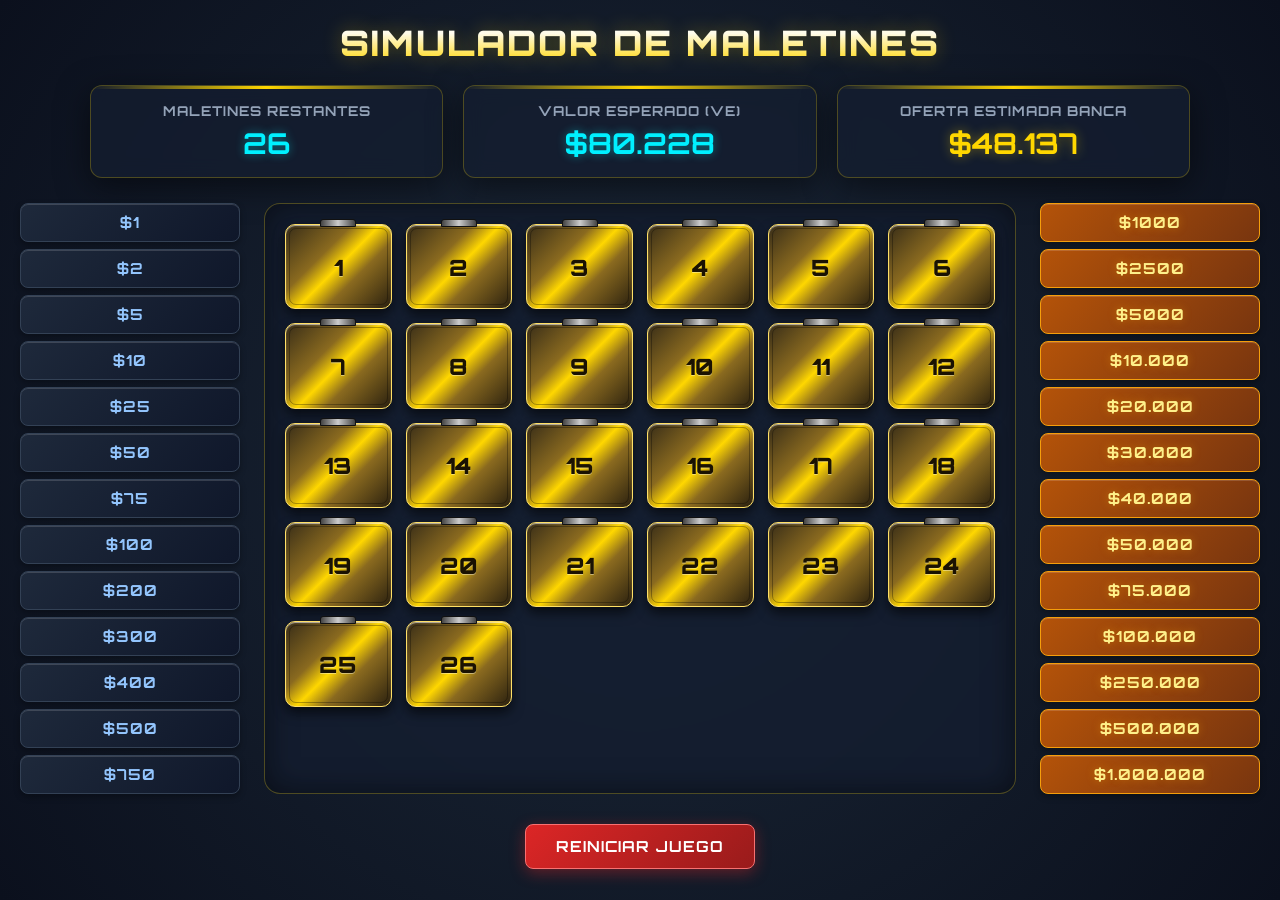
==== index.html @ 68d4e76f "111" ====
<!DOCTYPE html>
<html lang="es">
<head>
  <meta charset="UTF-8">
  <meta name="viewport" content="width=device-width, initial-scale=1.0">
  <title>Simulador de Maletines - Valor Esperado</title>
  <link rel="preconnect" href="https://fonts.googleapis.com">
  <link rel="preconnect" href="https://fonts.gstatic.com" crossorigin>
  <link href="https://fonts.googleapis.com/css2?family=Orbitron:wght@500;700;900&family=Rajdhani:wght@500;600;700&display=swap" rel="stylesheet">
  <link rel="stylesheet" href="styles.css">
</head>
<body>

  <h1>Simulador de Maletines</h1>

  <div class="dashboard">
    <div class="metric-card">
      <h3>Maletines Restantes</h3>
      <div class="value" id="remaining-count">26</div>
    </div>
    <div class="metric-card">
      <h3>Valor Esperado (VE)</h3>
      <div class="value" id="ve-val">$0</div>
    </div>
    <div class="metric-card">
      <h3>Oferta Estimada Banca</h3>
      <div class="value offer" id="bank-offer">$0</div>
    </div>
  </div>

  <div class="main-container">
    <div class="values-column" id="low-values-list"></div>
    <div class="cases-grid" id="cases-grid"></div>
    <div class="values-column" id="high-values-list"></div>
  </div>

  <div class="controls">
    <button class="reset-btn" id="reset-btn">Reiniciar Juego</button>
  </div>

  <script src="script.js"></script>
</body>
</html>
---- styles.css ----
:root {
  --bg-gradient: radial-gradient(circle at center, #1b2838 0%, #0b101d 100%);
  --card-bg: rgba(20, 30, 48, 0.75);
  --card-border: rgba(255, 215, 0, 0.25);
  --gold: #ffd700;
  --gold-glow: rgba(255, 215, 0, 0.4);
  --cyan: #00f0ff;
  --cyan-glow: rgba(0, 240, 255, 0.4);
  --green: #10b981;
  --red-val: #ef4444;
  --text-main: #f8fafc;
}

* {
  box-sizing: border-box;
  margin: 0;
  padding: 0;
}

body {
  font-family: 'Rajdhani', sans-serif;
  background: var(--bg-gradient);
  color: var(--text-main);
  min-height: 100vh;
  padding: 20px;
  display: flex;
  flex-direction: column;
  align-items: center;
  background-attachment: fixed;
}

h1 {
  font-family: 'Orbitron', sans-serif;
  font-size: 2.2rem;
  font-weight: 900;
  text-transform: uppercase;
  letter-spacing: 2px;
  background: linear-gradient(180deg, #ffffff 30%, #ffd700 100%);
  -webkit-background-clip: text;
  -webkit-text-fill-color: transparent;
  text-shadow: 0 0 20px rgba(255, 215, 0, 0.3);
  margin-bottom: 20px;
  text-align: center;
}

.dashboard {
  display: grid;
  grid-template-columns: repeat(3, 1fr);
  gap: 20px;
  width: 100%;
  max-width: 1100px;
  margin-bottom: 25px;
}

.metric-card {
  background: var(--card-bg);
  border: 1px solid var(--card-border);
  border-radius: 12px;
  padding: 16px 20px;
  text-align: center;
  backdrop-filter: blur(10px);
  box-shadow: 0 8px 32px 0 rgba(0, 0, 0, 0.5);
  position: relative;
  overflow: hidden;
  transition: border-color 0.3s, transform 0.3s;
}

.metric-card::before {
  content: '';
  position: absolute;
  top: 0; left: 0; right: 0;
  height: 3px;
  background: linear-gradient(90deg, transparent, var(--gold), transparent);
}

.metric-card h3 {
  font-family: 'Orbitron', sans-serif;
  font-size: 0.85rem;
  color: #94a3b8;
  letter-spacing: 1px;
  margin-bottom: 6px;
  text-transform: uppercase;
}

.metric-card .value {
  font-family: 'Orbitron', sans-serif;
  font-size: 1.8rem;
  font-weight: 700;
  color: var(--cyan);
  text-shadow: 0 0 10px var(--cyan-glow);
}

.metric-card .value.offer {
  color: var(--gold);
  text-shadow: 0 0 12px var(--gold-glow);
}

.main-container {
  display: grid;
  grid-template-columns: 220px 1fr 220px;
  gap: 24px;
  width: 100%;
  max-width: 1300px;
}

.values-column {
  display: flex;
  flex-direction: column;
  gap: 7px;
}

.value-badge {
  font-family: 'Orbitron', sans-serif;
  padding: 9px 12px;
  border-radius: 8px;
  font-weight: 700;
  font-size: 0.95rem;
  text-align: center;
  letter-spacing: 1px;
  transition: all 0.4s ease;
  position: relative;
  overflow: hidden;
  box-shadow: inset 0 1px 0 rgba(255, 255, 255, 0.15), 0 3px 6px rgba(0,0,0,0.3);
}

.value-badge.low {
  background: linear-gradient(135deg, #1e293b 0%, #0f172a 100%);
  border: 1px solid #334155;
  color: #93c5fd;
}

.value-badge.high {
  background: linear-gradient(135deg, #b45309 0%, #78350f 100%);
  border: 1px solid #f59e0b;
  color: #fef08a;
  text-shadow: 0 0 8px rgba(245, 158, 11, 0.4);
}

.value-badge.eliminated {
  background: rgba(15, 23, 42, 0.4) !important;
  border-color: rgba(255, 255, 255, 0.05) !important;
  color: #334155 !important;
  text-shadow: none !important;
  opacity: 0.4;
  transform: scale(0.96);
}

.value-badge.eliminated::after {
  content: '';
  position: absolute;
  top: 50%; left: 10%; right: 10%;
  height: 2px;
  background: var(--red-val);
  transform: translateY(-50%);
  box-shadow: 0 0 6px var(--red-val);
}

.cases-grid {
  display: grid;
  grid-template-columns: repeat(auto-fill, minmax(105px, 1fr));
  gap: 14px;
  align-content: start;
  background: var(--card-bg);
  border: 1px solid var(--card-border);
  border-radius: 16px;
  padding: 20px;
  backdrop-filter: blur(10px);
  box-shadow: inset 0 0 30px rgba(0, 0, 0, 0.5);
}

.case {
  position: relative;
  aspect-ratio: 1.25;
  background: linear-gradient(135deg, #382d18 0%, #8a6a1f 35%, #ffd700 50%, #8a6a1f 65%, #2a200f 100%);
  border-radius: 10px;
  display: flex;
  flex-direction: column;
  align-items: center;
  justify-content: center;
  cursor: pointer;
  user-select: none;
  box-shadow: 0 6px 12px rgba(0, 0, 0, 0.6), inset 0 1px 1px rgba(255, 255, 255, 0.6);
  border: 1px solid #ffe066;
  transition: all 0.25s cubic-bezier(0.175, 0.885, 0.32, 1.275);
}

.case::before {
  content: '';
  position: absolute;
  top: 3px; left: 3px; right: 3px; bottom: 3px;
  border: 1px solid rgba(0, 0, 0, 0.3);
  border-radius: 7px;
  pointer-events: none;
}

.case:hover:not(.opened) {
  transform: translateY(-5px) scale(1.03);
  box-shadow: 0 12px 20px rgba(0, 0, 0, 0.7), 0 0 15px var(--gold-glow);
}

.case .handle {
  position: absolute;
  top: -6px;
  width: 36px;
  height: 8px;
  background: linear-gradient(90deg, #444, #ccc, #444);
  border-radius: 3px 3px 0 0;
  border: 1px solid #111;
}

.case .num {
  font-family: 'Orbitron', sans-serif;
  font-size: 1.4rem;
  font-weight: 900;
  color: #1a1202;
  text-shadow: 0 1px 0 rgba(255, 255, 255, 0.4);
  z-index: 2;
}

.case .val-hidden {
  display: none;
}

.case.opened {
  background: linear-gradient(135deg, #0d131f 0%, #172033 100%);
  border-color: #1e293b;
  box-shadow: inset 0 3px 10px rgba(0, 0, 0, 0.8);
  cursor: default;
  transform: none;
}

.case.opened .handle {
  background: #222;
  border-color: #000;
}

.case.opened .num {
  font-size: 0.85rem;
  color: #475569;
  margin-bottom: 2px;
  text-shadow: none;
}

.case.opened .val-hidden {
  display: block;
  font-family: 'Orbitron', sans-serif;
  font-size: 0.85rem;
  font-weight: 700;
  color: var(--red-val);
  text-shadow: 0 0 8px rgba(239, 68, 68, 0.4);
  animation: popIn 0.3s ease-out;
}

@keyframes popIn {
  0% { transform: scale(0.5); opacity: 0; }
  100% { transform: scale(1); opacity: 1; }
}

.controls {
  margin-top: 30px;
  display: flex;
  gap: 15px;
}

.reset-btn {
  font-family: 'Orbitron', sans-serif;
  padding: 12px 30px;
  font-size: 0.95rem;
  font-weight: 700;
  letter-spacing: 1px;
  text-transform: uppercase;
  background: linear-gradient(135deg, #dc2626 0%, #991b1b 100%);
  color: white;
  border: 1px solid #f87171;
  border-radius: 8px;
  cursor: pointer;
  box-shadow: 0 4px 15px rgba(220, 38, 38, 0.4);
  transition: all 0.2s ease;
}

.reset-btn:hover {
  transform: translateY(-2px);
  box-shadow: 0 6px 20px rgba(220, 38, 38, 0.6);
  background: linear-gradient(135deg, #ef4444 0%, #b91c1c 100%);
}

@media (max-width: 900px) {
  .main-container {
    grid-template-columns: 1fr;
  }
  .dashboard {
    grid-template-columns: 1fr;
  }
  .values-column {
    display: grid;
    grid-template-columns: repeat(auto-fill, minmax(110px, 1fr));
  }
}
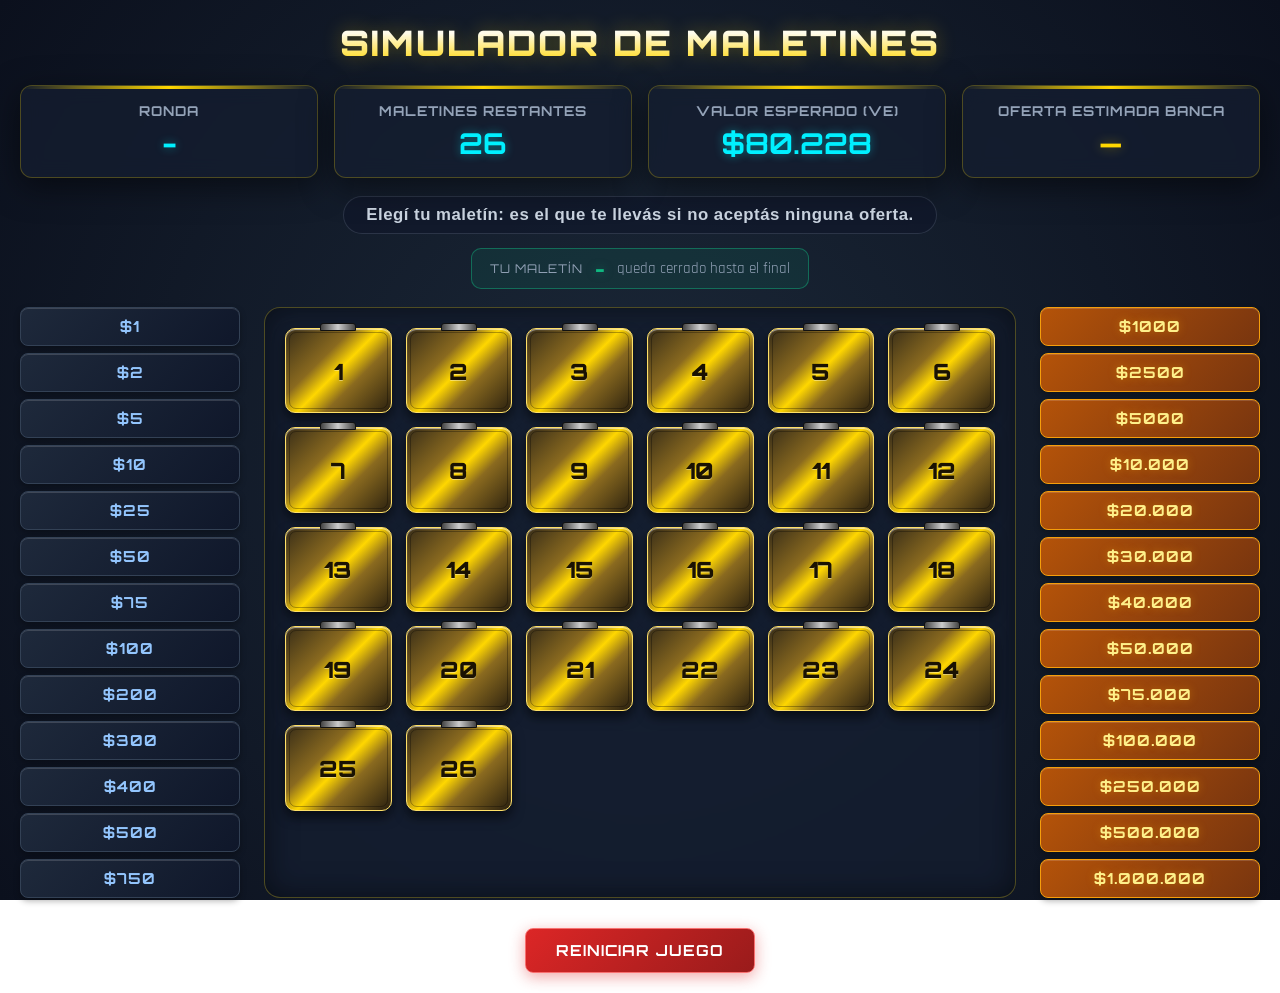
==== commit 5a5a9f47: "124578" ====
--- a/index.html
+++ b/index.html
@@ -15,8 +15,12 @@
 
   <div class="dashboard">
     <div class="metric-card">
+      <h3>Ronda</h3>
+      <div class="value" id="round-label">-</div>
+    </div>
+    <div class="metric-card">
       <h3>Maletines Restantes</h3>
-      <div class="value" id="remaining-count">26</div>
+      <div class="value" id="remaining-count">0</div>
     </div>
     <div class="metric-card">
       <h3>Valor Esperado (VE)</h3>
@@ -28,10 +32,56 @@
     </div>
   </div>
 
+  <div class="status-bar" id="status-bar">Elegí tu maletín</div>
+
+  <div class="player-case-bar" id="player-case-bar" hidden>
+    <span class="label">Tu maletín</span>
+    <span class="num" id="player-case-num">-</span>
+    <span class="hint" id="player-case-hint">queda cerrado hasta el final</span>
+  </div>
+
   <div class="main-container">
     <div class="values-column" id="low-values-list"></div>
     <div class="cases-grid" id="cases-grid"></div>
     <div class="values-column" id="high-values-list"></div>
+  </div>
+
+  <!-- Panel de oferta de la banca -->
+  <div class="overlay" id="offer-overlay" hidden>
+    <div class="panel">
+      <h2>La banca te ofrece</h2>
+      <div class="big-amount" id="offer-amount">$0</div>
+      <p class="panel-sub" id="offer-sub"></p>
+      <div class="panel-actions">
+        <button class="btn btn-deal" id="deal-btn">Trato</button>
+        <button class="btn btn-nodeal" id="nodeal-btn">No Trato</button>
+      </div>
+    </div>
+  </div>
+
+  <!-- Panel de cambio final -->
+  <div class="overlay" id="swap-overlay" hidden>
+    <div class="panel">
+      <h2>Última decisión</h2>
+      <p class="panel-sub" id="swap-sub"></p>
+      <div class="panel-actions">
+        <button class="btn btn-keep" id="keep-btn">Me quedo con el mío</button>
+        <button class="btn btn-swap" id="swap-btn">Cambiar maletín</button>
+      </div>
+    </div>
+  </div>
+
+  <!-- Resultado final -->
+  <div class="overlay" id="result-overlay" hidden>
+    <div class="panel wide">
+      <h2 id="result-title">Fin de la partida</h2>
+      <div class="big-amount" id="result-amount">$0</div>
+      <p class="panel-sub" id="result-sub"></p>
+      <div class="result-history" id="result-history"></div>
+      <div class="panel-actions">
+        <button class="btn btn-deal" id="play-again-btn">Jugar de nuevo</button>
+      </div>
+    </div>
   </div>
 
   <div class="controls">
@@ -40,4 +90,4 @@
 
   <script src="script.js"></script>
 </body>
-</html>+</html>
--- a/styles.css
+++ b/styles.css
@@ -1,298 +1,545 @@
-:root {
-  --bg-gradient: radial-gradient(circle at center, #1b2838 0%, #0b101d 100%);
-  --card-bg: rgba(20, 30, 48, 0.75);
-  --card-border: rgba(255, 215, 0, 0.25);
-  --gold: #ffd700;
-  --gold-glow: rgba(255, 215, 0, 0.4);
-  --cyan: #00f0ff;
-  --cyan-glow: rgba(0, 240, 255, 0.4);
-  --green: #10b981;
-  --red-val: #ef4444;
-  --text-main: #f8fafc;
-}
-
-* {
-  box-sizing: border-box;
-  margin: 0;
-  padding: 0;
-}
-
-body {
-  font-family: 'Rajdhani', sans-serif;
-  background: var(--bg-gradient);
-  color: var(--text-main);
-  min-height: 100vh;
-  padding: 20px;
-  display: flex;
-  flex-direction: column;
-  align-items: center;
-  background-attachment: fixed;
-}
-
-h1 {
-  font-family: 'Orbitron', sans-serif;
-  font-size: 2.2rem;
-  font-weight: 900;
-  text-transform: uppercase;
-  letter-spacing: 2px;
-  background: linear-gradient(180deg, #ffffff 30%, #ffd700 100%);
-  -webkit-background-clip: text;
-  -webkit-text-fill-color: transparent;
-  text-shadow: 0 0 20px rgba(255, 215, 0, 0.3);
-  margin-bottom: 20px;
-  text-align: center;
-}
-
-.dashboard {
-  display: grid;
-  grid-template-columns: repeat(3, 1fr);
-  gap: 20px;
-  width: 100%;
-  max-width: 1100px;
-  margin-bottom: 25px;
-}
-
-.metric-card {
-  background: var(--card-bg);
-  border: 1px solid var(--card-border);
-  border-radius: 12px;
-  padding: 16px 20px;
-  text-align: center;
-  backdrop-filter: blur(10px);
-  box-shadow: 0 8px 32px 0 rgba(0, 0, 0, 0.5);
-  position: relative;
-  overflow: hidden;
-  transition: border-color 0.3s, transform 0.3s;
-}
-
-.metric-card::before {
-  content: '';
-  position: absolute;
-  top: 0; left: 0; right: 0;
-  height: 3px;
-  background: linear-gradient(90deg, transparent, var(--gold), transparent);
-}
-
-.metric-card h3 {
-  font-family: 'Orbitron', sans-serif;
-  font-size: 0.85rem;
-  color: #94a3b8;
-  letter-spacing: 1px;
-  margin-bottom: 6px;
-  text-transform: uppercase;
-}
-
-.metric-card .value {
-  font-family: 'Orbitron', sans-serif;
-  font-size: 1.8rem;
-  font-weight: 700;
-  color: var(--cyan);
-  text-shadow: 0 0 10px var(--cyan-glow);
-}
-
-.metric-card .value.offer {
-  color: var(--gold);
-  text-shadow: 0 0 12px var(--gold-glow);
-}
-
-.main-container {
-  display: grid;
-  grid-template-columns: 220px 1fr 220px;
-  gap: 24px;
-  width: 100%;
-  max-width: 1300px;
-}
-
-.values-column {
-  display: flex;
-  flex-direction: column;
-  gap: 7px;
-}
-
-.value-badge {
-  font-family: 'Orbitron', sans-serif;
-  padding: 9px 12px;
-  border-radius: 8px;
-  font-weight: 700;
-  font-size: 0.95rem;
-  text-align: center;
-  letter-spacing: 1px;
-  transition: all 0.4s ease;
-  position: relative;
-  overflow: hidden;
-  box-shadow: inset 0 1px 0 rgba(255, 255, 255, 0.15), 0 3px 6px rgba(0,0,0,0.3);
-}
-
-.value-badge.low {
-  background: linear-gradient(135deg, #1e293b 0%, #0f172a 100%);
-  border: 1px solid #334155;
-  color: #93c5fd;
-}
-
-.value-badge.high {
-  background: linear-gradient(135deg, #b45309 0%, #78350f 100%);
-  border: 1px solid #f59e0b;
-  color: #fef08a;
-  text-shadow: 0 0 8px rgba(245, 158, 11, 0.4);
-}
-
-.value-badge.eliminated {
-  background: rgba(15, 23, 42, 0.4) !important;
-  border-color: rgba(255, 255, 255, 0.05) !important;
-  color: #334155 !important;
-  text-shadow: none !important;
-  opacity: 0.4;
-  transform: scale(0.96);
-}
-
-.value-badge.eliminated::after {
-  content: '';
-  position: absolute;
-  top: 50%; left: 10%; right: 10%;
-  height: 2px;
-  background: var(--red-val);
-  transform: translateY(-50%);
-  box-shadow: 0 0 6px var(--red-val);
-}
-
-.cases-grid {
-  display: grid;
-  grid-template-columns: repeat(auto-fill, minmax(105px, 1fr));
-  gap: 14px;
-  align-content: start;
-  background: var(--card-bg);
-  border: 1px solid var(--card-border);
-  border-radius: 16px;
-  padding: 20px;
-  backdrop-filter: blur(10px);
-  box-shadow: inset 0 0 30px rgba(0, 0, 0, 0.5);
-}
-
-.case {
-  position: relative;
-  aspect-ratio: 1.25;
-  background: linear-gradient(135deg, #382d18 0%, #8a6a1f 35%, #ffd700 50%, #8a6a1f 65%, #2a200f 100%);
-  border-radius: 10px;
-  display: flex;
-  flex-direction: column;
-  align-items: center;
-  justify-content: center;
-  cursor: pointer;
-  user-select: none;
-  box-shadow: 0 6px 12px rgba(0, 0, 0, 0.6), inset 0 1px 1px rgba(255, 255, 255, 0.6);
-  border: 1px solid #ffe066;
-  transition: all 0.25s cubic-bezier(0.175, 0.885, 0.32, 1.275);
-}
-
-.case::before {
-  content: '';
-  position: absolute;
-  top: 3px; left: 3px; right: 3px; bottom: 3px;
-  border: 1px solid rgba(0, 0, 0, 0.3);
-  border-radius: 7px;
-  pointer-events: none;
-}
-
-.case:hover:not(.opened) {
-  transform: translateY(-5px) scale(1.03);
-  box-shadow: 0 12px 20px rgba(0, 0, 0, 0.7), 0 0 15px var(--gold-glow);
-}
-
-.case .handle {
-  position: absolute;
-  top: -6px;
-  width: 36px;
-  height: 8px;
-  background: linear-gradient(90deg, #444, #ccc, #444);
-  border-radius: 3px 3px 0 0;
-  border: 1px solid #111;
-}
-
-.case .num {
-  font-family: 'Orbitron', sans-serif;
-  font-size: 1.4rem;
-  font-weight: 900;
-  color: #1a1202;
-  text-shadow: 0 1px 0 rgba(255, 255, 255, 0.4);
-  z-index: 2;
-}
-
-.case .val-hidden {
-  display: none;
-}
-
-.case.opened {
-  background: linear-gradient(135deg, #0d131f 0%, #172033 100%);
-  border-color: #1e293b;
-  box-shadow: inset 0 3px 10px rgba(0, 0, 0, 0.8);
-  cursor: default;
-  transform: none;
-}
-
-.case.opened .handle {
-  background: #222;
-  border-color: #000;
-}
-
-.case.opened .num {
-  font-size: 0.85rem;
-  color: #475569;
-  margin-bottom: 2px;
-  text-shadow: none;
-}
-
-.case.opened .val-hidden {
-  display: block;
-  font-family: 'Orbitron', sans-serif;
-  font-size: 0.85rem;
-  font-weight: 700;
-  color: var(--red-val);
-  text-shadow: 0 0 8px rgba(239, 68, 68, 0.4);
-  animation: popIn 0.3s ease-out;
-}
-
-@keyframes popIn {
-  0% { transform: scale(0.5); opacity: 0; }
-  100% { transform: scale(1); opacity: 1; }
-}
-
-.controls {
-  margin-top: 30px;
-  display: flex;
-  gap: 15px;
-}
-
-.reset-btn {
-  font-family: 'Orbitron', sans-serif;
-  padding: 12px 30px;
-  font-size: 0.95rem;
-  font-weight: 700;
-  letter-spacing: 1px;
-  text-transform: uppercase;
-  background: linear-gradient(135deg, #dc2626 0%, #991b1b 100%);
-  color: white;
-  border: 1px solid #f87171;
-  border-radius: 8px;
-  cursor: pointer;
-  box-shadow: 0 4px 15px rgba(220, 38, 38, 0.4);
-  transition: all 0.2s ease;
-}
-
-.reset-btn:hover {
-  transform: translateY(-2px);
-  box-shadow: 0 6px 20px rgba(220, 38, 38, 0.6);
-  background: linear-gradient(135deg, #ef4444 0%, #b91c1c 100%);
-}
-
-@media (max-width: 900px) {
-  .main-container {
-    grid-template-columns: 1fr;
-  }
-  .dashboard {
-    grid-template-columns: 1fr;
-  }
-  .values-column {
-    display: grid;
-    grid-template-columns: repeat(auto-fill, minmax(110px, 1fr));
-  }
-}+:root {
+  --bg-gradient: radial-gradient(circle at center, #1b2838 0%, #0b101d 100%);
+  --card-bg: rgba(20, 30, 48, 0.75);
+  --card-border: rgba(255, 215, 0, 0.25);
+  --gold: #ffd700;
+  --gold-glow: rgba(255, 215, 0, 0.4);
+  --cyan: #00f0ff;
+  --cyan-glow: rgba(0, 240, 255, 0.4);
+  --green: #10b981;
+  --red-val: #ef4444;
+  --text-main: #f8fafc;
+}
+
+* {
+  box-sizing: border-box;
+  margin: 0;
+  padding: 0;
+}
+
+body {
+  font-family: 'Rajdhani', sans-serif;
+  background: var(--bg-gradient);
+  color: var(--text-main);
+  min-height: 100vh;
+  padding: 20px;
+  display: flex;
+  flex-direction: column;
+  align-items: center;
+  background-attachment: fixed;
+}
+
+h1 {
+  font-family: 'Orbitron', sans-serif;
+  font-size: 2.2rem;
+  font-weight: 900;
+  text-transform: uppercase;
+  letter-spacing: 2px;
+  background: linear-gradient(180deg, #ffffff 30%, #ffd700 100%);
+  -webkit-background-clip: text;
+  background-clip: text;
+  -webkit-text-fill-color: transparent;
+  color: transparent;
+  text-shadow: 0 0 20px rgba(255, 215, 0, 0.3);
+  margin-bottom: 20px;
+  text-align: center;
+}
+
+.dashboard {
+  display: grid;
+  grid-template-columns: repeat(4, 1fr);
+  gap: 16px;
+  width: 100%;
+  max-width: 1300px;
+  margin-bottom: 18px;
+}
+
+.metric-card {
+  background: var(--card-bg);
+  border: 1px solid var(--card-border);
+  border-radius: 12px;
+  padding: 16px 20px;
+  text-align: center;
+  backdrop-filter: blur(10px);
+  box-shadow: 0 8px 32px 0 rgba(0, 0, 0, 0.5);
+  position: relative;
+  overflow: hidden;
+  transition: border-color 0.3s, transform 0.3s;
+}
+
+.metric-card::before {
+  content: '';
+  position: absolute;
+  top: 0; left: 0; right: 0;
+  height: 3px;
+  background: linear-gradient(90deg, transparent, var(--gold), transparent);
+}
+
+.metric-card h3 {
+  font-family: 'Orbitron', sans-serif;
+  font-size: 0.85rem;
+  color: #94a3b8;
+  letter-spacing: 1px;
+  margin-bottom: 6px;
+  text-transform: uppercase;
+}
+
+.metric-card .value {
+  font-family: 'Orbitron', sans-serif;
+  font-size: 1.8rem;
+  font-weight: 700;
+  color: var(--cyan);
+  text-shadow: 0 0 10px var(--cyan-glow);
+}
+
+.metric-card .value.offer {
+  color: var(--gold);
+  text-shadow: 0 0 12px var(--gold-glow);
+}
+
+/* ---------------------- Barra de estado y maletín propio ---------------- */
+
+.status-bar {
+  font-family: 'Rajdhani', sans-serif;
+  font-size: 1.05rem;
+  font-weight: 600;
+  letter-spacing: 0.5px;
+  color: #cbd5e1;
+  background: rgba(15, 23, 42, 0.6);
+  border: 1px solid rgba(148, 163, 184, 0.2);
+  border-radius: 999px;
+  padding: 8px 22px;
+  margin-bottom: 14px;
+  text-align: center;
+}
+
+.player-case-bar {
+  display: flex;
+  align-items: center;
+  gap: 12px;
+  background: rgba(16, 185, 129, 0.1);
+  border: 1px solid rgba(16, 185, 129, 0.45);
+  border-radius: 10px;
+  padding: 8px 18px;
+  margin-bottom: 18px;
+}
+
+.player-case-bar .label {
+  font-family: 'Orbitron', sans-serif;
+  font-size: 0.75rem;
+  letter-spacing: 1px;
+  text-transform: uppercase;
+  color: #94a3b8;
+}
+
+.player-case-bar .num {
+  font-family: 'Orbitron', sans-serif;
+  font-size: 1.15rem;
+  font-weight: 900;
+  color: var(--green);
+  text-shadow: 0 0 10px rgba(16, 185, 129, 0.5);
+}
+
+.player-case-bar .hint {
+  font-size: 0.95rem;
+  color: #94a3b8;
+}
+
+.main-container {
+  display: grid;
+  grid-template-columns: 220px 1fr 220px;
+  gap: 24px;
+  width: 100%;
+  max-width: 1300px;
+}
+
+.values-column {
+  display: flex;
+  flex-direction: column;
+  gap: 7px;
+}
+
+.value-badge {
+  font-family: 'Orbitron', sans-serif;
+  padding: 9px 12px;
+  border-radius: 8px;
+  font-weight: 700;
+  font-size: 0.95rem;
+  text-align: center;
+  letter-spacing: 1px;
+  transition: all 0.5s ease-out;
+  position: relative;
+  overflow: hidden;
+  box-shadow: inset 0 1px 0 rgba(255, 255, 255, 0.15), 0 3px 6px rgba(0,0,0,0.3);
+}
+
+.value-badge.low {
+  background: linear-gradient(135deg, #1e293b 0%, #0f172a 100%);
+  border: 1px solid #334155;
+  color: #93c5fd;
+}
+
+.value-badge.high {
+  background: linear-gradient(135deg, #b45309 0%, #78350f 100%);
+  border: 1px solid #f59e0b;
+  color: #fef08a;
+  text-shadow: 0 0 8px rgba(245, 158, 11, 0.4);
+}
+
+.value-badge.eliminated {
+  background: rgba(15, 23, 42, 0.4) !important;
+  border-color: rgba(255, 255, 255, 0.05) !important;
+  color: #334155 !important;
+  text-shadow: none !important;
+  opacity: 0.4;
+  transform: scale(0.96);
+}
+
+.value-badge.eliminated::after {
+  content: '';
+  position: absolute;
+  top: 50%; left: 10%; right: 10%;
+  height: 2px;
+  background: var(--red-val);
+  transform: translateY(-50%);
+  box-shadow: 0 0 6px var(--red-val);
+}
+
+.cases-grid {
+  display: grid;
+  grid-template-columns: repeat(auto-fill, minmax(105px, 1fr));
+  gap: 14px;
+  align-content: start;
+  background: var(--card-bg);
+  border: 1px solid var(--card-border);
+  border-radius: 16px;
+  padding: 20px;
+  backdrop-filter: blur(10px);
+  box-shadow: inset 0 0 30px rgba(0, 0, 0, 0.5);
+}
+
+.case {
+  position: relative;
+  aspect-ratio: 1.25;
+  background: linear-gradient(135deg, #382d18 0%, #8a6a1f 35%, #ffd700 50%, #8a6a1f 65%, #2a200f 100%);
+  border-radius: 10px;
+  display: flex;
+  flex-direction: column;
+  align-items: center;
+  justify-content: center;
+  cursor: pointer;
+  user-select: none;
+  box-shadow: 0 6px 12px rgba(0, 0, 0, 0.6), inset 0 1px 1px rgba(255, 255, 255, 0.6);
+  border: 1px solid #ffe066;
+  transition: transform 0.6s cubic-bezier(0.2, 0.8, 0.2, 1), opacity 0.5s ease;
+}
+
+.case::before {
+  content: '';
+  position: absolute;
+  top: 3px; left: 3px; right: 3px; bottom: 3px;
+  border: 1px solid rgba(0, 0, 0, 0.3);
+  border-radius: 7px;
+  pointer-events: none;
+}
+
+.case:hover:not(.opened):not(.shuffling):not(.player) {
+  transform: translateY(-5px) scale(1.03);
+  box-shadow: 0 12px 20px rgba(0, 0, 0, 0.7), 0 0 15px var(--gold-glow);
+}
+
+.case.selectable:not(.opened) {
+  animation: pickPulse 1.8s ease-in-out infinite;
+}
+
+@keyframes pickPulse {
+  0%, 100% { box-shadow: 0 6px 12px rgba(0,0,0,0.6), inset 0 1px 1px rgba(255,255,255,0.6); }
+  50%      { box-shadow: 0 6px 12px rgba(0,0,0,0.6), 0 0 18px var(--cyan-glow); }
+}
+
+.case .handle {
+  position: absolute;
+  top: -6px;
+  width: 36px;
+  height: 8px;
+  background: linear-gradient(90deg, #444, #ccc, #444);
+  border-radius: 3px 3px 0 0;
+  border: 1px solid #111;
+}
+
+.case .num {
+  font-family: 'Orbitron', sans-serif;
+  font-size: 1.4rem;
+  font-weight: 900;
+  color: #1a1202;
+  text-shadow: 0 1px 0 rgba(255, 255, 255, 0.4);
+  z-index: 2;
+}
+
+.case .val-hidden {
+  display: none;
+}
+
+/* Maletín propio */
+.case.player:not(.opened) {
+  cursor: default;
+  border-color: var(--green);
+  box-shadow: 0 0 0 2px rgba(16, 185, 129, 0.6), 0 8px 18px rgba(0, 0, 0, 0.6);
+}
+
+.case .mine-tag {
+  position: absolute;
+  bottom: 6px;
+  font-family: 'Orbitron', sans-serif;
+  font-size: 0.6rem;
+  font-weight: 900;
+  letter-spacing: 1px;
+  color: #06281d;
+  background: var(--green);
+  padding: 2px 7px;
+  border-radius: 4px;
+  z-index: 3;
+}
+
+.case.opened {
+  background: linear-gradient(135deg, #0d131f 0%, #172033 100%);
+  border-color: #1e293b;
+  box-shadow: inset 0 3px 10px rgba(0, 0, 0, 0.8);
+  cursor: default;
+  transform: none;
+}
+
+.case.opened.player {
+  border-color: var(--green);
+  box-shadow: inset 0 3px 10px rgba(0, 0, 0, 0.8), 0 0 0 2px rgba(16, 185, 129, 0.5);
+}
+
+.case.opened .handle {
+  background: #222;
+  border-color: #000;
+}
+
+.case.opened .num {
+  font-size: 0.85rem;
+  color: #475569;
+  margin-bottom: 2px;
+  text-shadow: none;
+}
+
+.case.opened .val-hidden {
+  display: block;
+  font-family: 'Orbitron', sans-serif;
+  font-size: 0.85rem;
+  font-weight: 700;
+  color: var(--red-val);
+  text-shadow: 0 0 8px rgba(239, 68, 68, 0.4);
+  animation: popIn 0.3s ease-out;
+}
+
+.case.opened.player .val-hidden {
+  color: var(--green);
+  text-shadow: 0 0 8px rgba(16, 185, 129, 0.5);
+}
+
+@keyframes popIn {
+  0% { transform: scale(0.5); opacity: 0; }
+  100% { transform: scale(1); opacity: 1; }
+}
+
+/* ---------------------------- Overlays / paneles ------------------------- */
+
+.overlay {
+  position: fixed;
+  inset: 0;
+  background: rgba(3, 7, 18, 0.82);
+  backdrop-filter: blur(6px);
+  display: flex;
+  align-items: center;
+  justify-content: center;
+  z-index: 50;
+  padding: 20px;
+  animation: fadeIn 0.25s ease-out;
+}
+
+.overlay[hidden] { display: none; }
+
+@keyframes fadeIn {
+  from { opacity: 0; }
+  to   { opacity: 1; }
+}
+
+.panel {
+  background: linear-gradient(160deg, #14213a 0%, #0b101d 100%);
+  border: 1px solid var(--card-border);
+  border-radius: 16px;
+  padding: 32px 36px;
+  max-width: 480px;
+  width: 100%;
+  text-align: center;
+  box-shadow: 0 20px 60px rgba(0, 0, 0, 0.8), 0 0 40px rgba(255, 215, 0, 0.08);
+  animation: popIn 0.3s ease-out;
+}
+
+.panel.wide { max-width: 620px; }
+
+.panel h2 {
+  font-family: 'Orbitron', sans-serif;
+  font-size: 1.1rem;
+  text-transform: uppercase;
+  letter-spacing: 2px;
+  color: #94a3b8;
+  margin-bottom: 14px;
+}
+
+.big-amount {
+  font-family: 'Orbitron', sans-serif;
+  font-size: 2.6rem;
+  font-weight: 900;
+  color: var(--gold);
+  text-shadow: 0 0 24px var(--gold-glow);
+  margin-bottom: 14px;
+  word-break: break-word;
+}
+
+.panel-sub {
+  font-size: 1rem;
+  color: #cbd5e1;
+  line-height: 1.5;
+  margin-bottom: 22px;
+}
+
+.panel-actions {
+  display: flex;
+  gap: 14px;
+  justify-content: center;
+  flex-wrap: wrap;
+}
+
+.btn {
+  font-family: 'Orbitron', sans-serif;
+  padding: 13px 26px;
+  font-size: 0.9rem;
+  font-weight: 700;
+  letter-spacing: 1px;
+  text-transform: uppercase;
+  border-radius: 8px;
+  cursor: pointer;
+  border: 1px solid transparent;
+  transition: transform 0.15s ease, box-shadow 0.2s ease, background 0.2s ease;
+  color: #fff;
+}
+
+.btn:hover { transform: translateY(-2px); }
+
+.btn-deal {
+  background: linear-gradient(135deg, #10b981 0%, #047857 100%);
+  border-color: #34d399;
+  box-shadow: 0 4px 15px rgba(16, 185, 129, 0.4);
+}
+
+.btn-nodeal {
+  background: linear-gradient(135deg, #dc2626 0%, #991b1b 100%);
+  border-color: #f87171;
+  box-shadow: 0 4px 15px rgba(220, 38, 38, 0.4);
+}
+
+.btn-keep {
+  background: linear-gradient(135deg, #334155 0%, #1e293b 100%);
+  border-color: #64748b;
+}
+
+.btn-swap {
+  background: linear-gradient(135deg, #b45309 0%, #78350f 100%);
+  border-color: #f59e0b;
+  box-shadow: 0 4px 15px rgba(245, 158, 11, 0.35);
+}
+
+/* Historial del resultado */
+.result-history {
+  text-align: left;
+  margin: 0 0 22px;
+  max-height: 220px;
+  overflow-y: auto;
+}
+
+.result-history h3 {
+  font-family: 'Orbitron', sans-serif;
+  font-size: 0.75rem;
+  letter-spacing: 1px;
+  text-transform: uppercase;
+  color: #64748b;
+  margin-bottom: 8px;
+}
+
+.hist-row {
+  display: grid;
+  grid-template-columns: 1fr 1.2fr 1.2fr 0.9fr;
+  gap: 8px;
+  font-size: 0.9rem;
+  padding: 6px 8px;
+  border-bottom: 1px solid rgba(148, 163, 184, 0.12);
+  color: #94a3b8;
+}
+
+.hist-offer { color: var(--gold); font-weight: 700; }
+.hist-dec.deal { color: var(--green); font-weight: 700; }
+.hist-dec.nodeal { color: var(--red-val); font-weight: 700; }
+
+.controls {
+  margin-top: 30px;
+  display: flex;
+  gap: 15px;
+}
+
+.reset-btn {
+  font-family: 'Orbitron', sans-serif;
+  padding: 12px 30px;
+  font-size: 0.95rem;
+  font-weight: 700;
+  letter-spacing: 1px;
+  text-transform: uppercase;
+  background: linear-gradient(135deg, #dc2626 0%, #991b1b 100%);
+  color: white;
+  border: 1px solid #f87171;
+  border-radius: 8px;
+  cursor: pointer;
+  box-shadow: 0 4px 15px rgba(220, 38, 38, 0.4);
+  transition: all 0.2s ease;
+}
+
+.reset-btn:hover {
+  transform: translateY(-2px);
+  box-shadow: 0 6px 20px rgba(220, 38, 38, 0.6);
+  background: linear-gradient(135deg, #ef4444 0%, #b91c1c 100%);
+}
+
+/* Animación de mezcla continua en bucle */
+.shuffling {
+  animation: shuffleLoop 0.35s ease-in-out infinite alternate;
+  z-index: 10;
+  pointer-events: none;
+}
+
+@keyframes shuffleLoop {
+  0% {
+    transform: translate(var(--tx, 15px), var(--ty, -20px)) rotate(var(--rot, 12deg)) scale(1.08);
+  }
+  100% {
+    transform: translate(calc(var(--tx, 15px) * -1), calc(var(--ty, -20px) * -1)) rotate(calc(var(--rot, 12deg) * -1)) scale(0.92);
+  }
+}
+
+@media (max-width: 900px) {
+  .main-container {
+    grid-template-columns: 1fr;
+  }
+  .dashboard {
+    grid-template-columns: repeat(2, 1fr);
+  }
+  .values-column {
+    display: grid;
+    grid-template-columns: repeat(auto-fill, minmax(110px, 1fr));
+  }
+  .big-amount { font-size: 2rem; }
+  .panel { padding: 24px 20px; }
+}
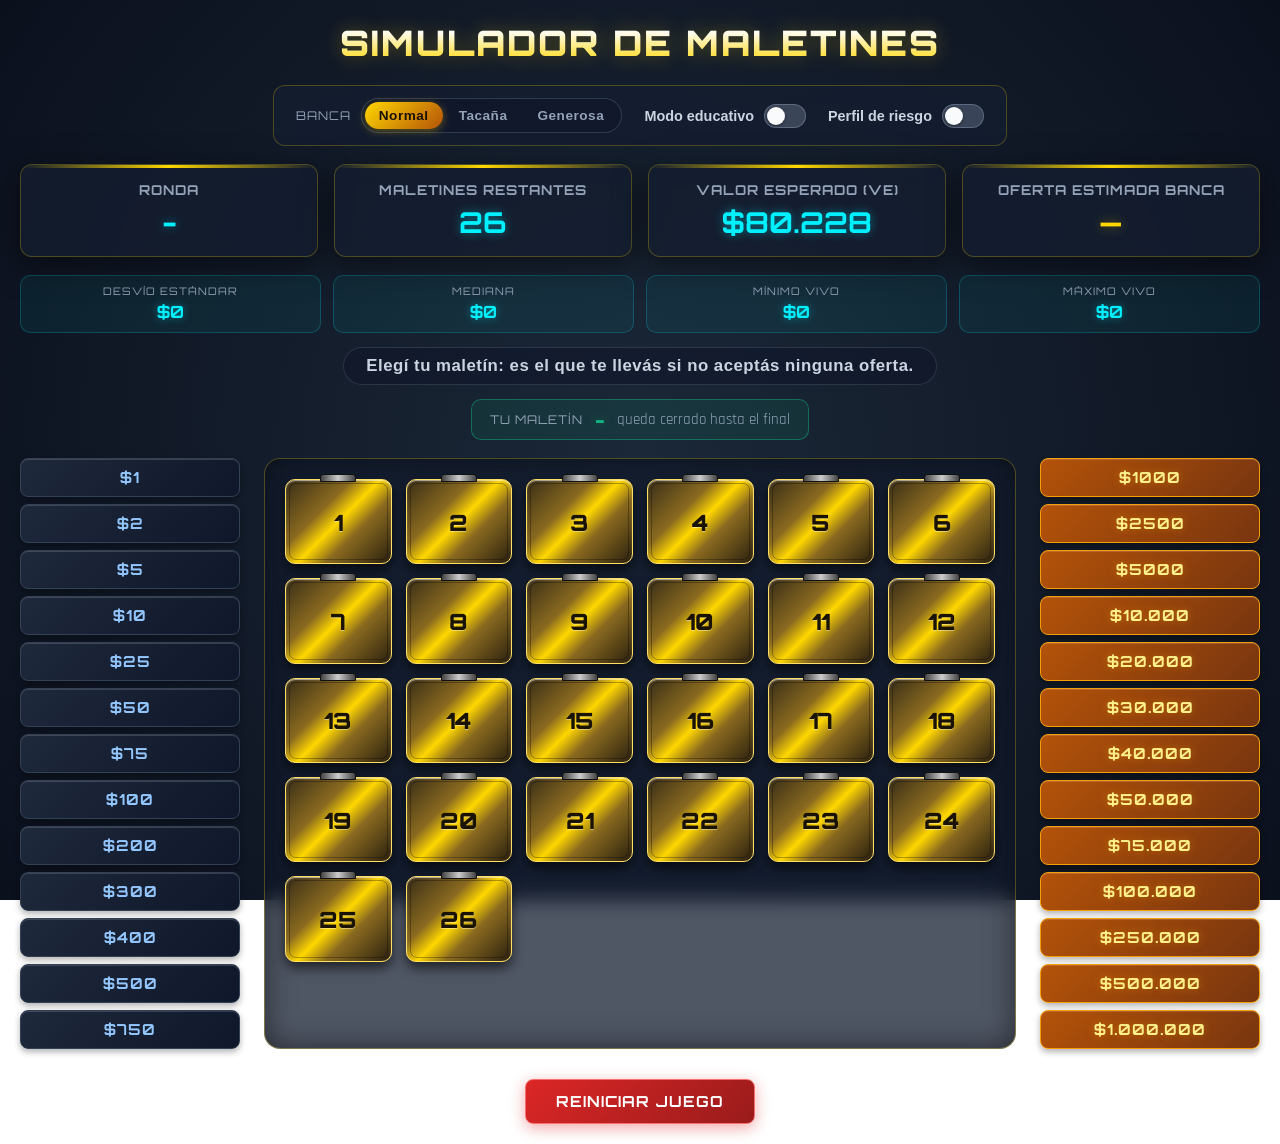
==== commit a627622f: "nueuvo con modos" ====
--- a/index.html
+++ b/index.html
@@ -12,6 +12,33 @@
 <body>
 
   <h1>Simulador de Maletines</h1>
+
+  <div class="mode-panel" id="mode-panel">
+    <div class="mode-group">
+      <span class="mode-group-label">Banca</span>
+      <div class="segmented" id="bank-segmented">
+        <button type="button" class="seg-btn active" data-value="normal">Normal</button>
+        <button type="button" class="seg-btn" data-value="tacana">Tacaña</button>
+        <button type="button" class="seg-btn" data-value="generosa">Generosa</button>
+      </div>
+    </div>
+
+    <label class="switch-row">
+      <span class="switch-label">Modo educativo</span>
+      <span class="switch">
+        <input type="checkbox" id="toggle-educativo">
+        <span class="slider"></span>
+      </span>
+    </label>
+
+    <label class="switch-row">
+      <span class="switch-label">Perfil de riesgo</span>
+      <span class="switch">
+        <input type="checkbox" id="toggle-perfil">
+        <span class="slider"></span>
+      </span>
+    </label>
+  </div>
 
   <div class="dashboard">
     <div class="metric-card">
@@ -30,6 +57,13 @@
       <h3>Oferta Estimada Banca</h3>
       <div class="value offer" id="bank-offer">$0</div>
     </div>
+  </div>
+
+  <div class="edu-row" id="edu-row" hidden>
+    <div class="edu-metric"><span>Desvío estándar</span><strong id="edu-std">$0</strong></div>
+    <div class="edu-metric"><span>Mediana</span><strong id="edu-median">$0</strong></div>
+    <div class="edu-metric"><span>Mínimo vivo</span><strong id="edu-min">$0</strong></div>
+    <div class="edu-metric"><span>Máximo vivo</span><strong id="edu-max">$0</strong></div>
   </div>
 
   <div class="status-bar" id="status-bar">Elegí tu maletín</div>
@@ -77,6 +111,10 @@
       <h2 id="result-title">Fin de la partida</h2>
       <div class="big-amount" id="result-amount">$0</div>
       <p class="panel-sub" id="result-sub"></p>
+      <div class="risk-profile" id="risk-profile" hidden>
+        <span class="risk-tag" id="risk-tag">-</span>
+        <p id="risk-detail"></p>
+      </div>
       <div class="result-history" id="result-history"></div>
       <div class="panel-actions">
         <button class="btn btn-deal" id="play-again-btn">Jugar de nuevo</button>
--- a/styles.css
+++ b/styles.css
@@ -43,6 +43,205 @@
   text-shadow: 0 0 20px rgba(255, 215, 0, 0.3);
   margin-bottom: 20px;
   text-align: center;
+}
+
+/* ------------------------------ Panel de modos ---------------------------- */
+
+.mode-panel {
+  display: flex;
+  align-items: center;
+  justify-content: center;
+  flex-wrap: wrap;
+  gap: 22px;
+  background: var(--card-bg);
+  border: 1px solid var(--card-border);
+  border-radius: 12px;
+  padding: 12px 22px;
+  margin-bottom: 18px;
+  backdrop-filter: blur(10px);
+  transition: opacity 0.25s ease;
+}
+
+.mode-panel.locked {
+  opacity: 0.55;
+}
+
+.mode-group {
+  display: flex;
+  align-items: center;
+  gap: 10px;
+}
+
+.mode-group-label {
+  font-family: 'Orbitron', sans-serif;
+  font-size: 0.75rem;
+  letter-spacing: 1px;
+  text-transform: uppercase;
+  color: #94a3b8;
+}
+
+.segmented {
+  display: flex;
+  background: rgba(15, 23, 42, 0.6);
+  border: 1px solid rgba(148, 163, 184, 0.25);
+  border-radius: 999px;
+  padding: 3px;
+  gap: 2px;
+}
+
+.seg-btn {
+  font-family: 'Rajdhani', sans-serif;
+  font-weight: 700;
+  font-size: 0.85rem;
+  letter-spacing: 0.5px;
+  padding: 6px 14px;
+  border-radius: 999px;
+  border: none;
+  background: transparent;
+  color: #94a3b8;
+  cursor: pointer;
+  transition: background 0.2s ease, color 0.2s ease;
+}
+
+.seg-btn:not(:disabled):hover {
+  color: #e2e8f0;
+}
+
+.seg-btn.active {
+  background: linear-gradient(135deg, var(--gold) 0%, #b45309 100%);
+  color: #1a1202;
+  box-shadow: 0 2px 8px rgba(255, 215, 0, 0.35);
+}
+
+.seg-btn:disabled {
+  cursor: default;
+}
+
+.switch-row {
+  display: flex;
+  align-items: center;
+  gap: 10px;
+  cursor: pointer;
+  user-select: none;
+}
+
+.switch-label {
+  font-family: 'Rajdhani', sans-serif;
+  font-weight: 600;
+  font-size: 0.9rem;
+  color: #cbd5e1;
+}
+
+.switch {
+  position: relative;
+  display: inline-block;
+  width: 42px;
+  height: 24px;
+  flex-shrink: 0;
+}
+
+.switch input {
+  opacity: 0;
+  width: 0;
+  height: 0;
+}
+
+.switch .slider {
+  position: absolute;
+  inset: 0;
+  background: rgba(148, 163, 184, 0.3);
+  border: 1px solid rgba(148, 163, 184, 0.4);
+  border-radius: 999px;
+  transition: background 0.2s ease, border-color 0.2s ease;
+}
+
+.switch .slider::before {
+  content: '';
+  position: absolute;
+  width: 18px;
+  height: 18px;
+  left: 2px;
+  top: 2px;
+  background: #f8fafc;
+  border-radius: 50%;
+  transition: transform 0.2s ease;
+  box-shadow: 0 1px 3px rgba(0, 0, 0, 0.5);
+}
+
+.switch input:checked + .slider {
+  background: linear-gradient(135deg, var(--green) 0%, #047857 100%);
+  border-color: #34d399;
+}
+
+.switch input:checked + .slider::before {
+  transform: translateX(18px);
+}
+
+/* --------------------------- Fila modo educativo -------------------------- */
+
+.edu-row {
+  display: grid;
+  grid-template-columns: repeat(4, 1fr);
+  gap: 12px;
+  width: 100%;
+  max-width: 1300px;
+  margin-bottom: 14px;
+}
+
+.edu-metric {
+  background: rgba(0, 240, 255, 0.06);
+  border: 1px solid rgba(0, 240, 255, 0.2);
+  border-radius: 10px;
+  padding: 8px 14px;
+  text-align: center;
+}
+
+.edu-metric span {
+  display: block;
+  font-family: 'Orbitron', sans-serif;
+  font-size: 0.65rem;
+  letter-spacing: 1px;
+  text-transform: uppercase;
+  color: #94a3b8;
+  margin-bottom: 3px;
+}
+
+.edu-metric strong {
+  font-family: 'Orbitron', sans-serif;
+  font-size: 1.05rem;
+  color: var(--cyan);
+  text-shadow: 0 0 8px var(--cyan-glow);
+}
+
+/* --------------------------- Perfil de riesgo ------------------------------ */
+
+.risk-profile {
+  background: rgba(255, 215, 0, 0.06);
+  border: 1px solid rgba(255, 215, 0, 0.25);
+  border-radius: 10px;
+  padding: 12px 16px;
+  margin-bottom: 18px;
+  text-align: left;
+}
+
+.risk-tag {
+  display: inline-block;
+  font-family: 'Orbitron', sans-serif;
+  font-size: 0.75rem;
+  font-weight: 700;
+  letter-spacing: 1px;
+  text-transform: uppercase;
+  color: #1a1202;
+  background: var(--gold);
+  padding: 4px 10px;
+  border-radius: 6px;
+  margin-bottom: 6px;
+}
+
+.risk-profile p {
+  font-size: 0.9rem;
+  color: #cbd5e1;
+  line-height: 1.4;
 }
 
 .dashboard {
@@ -534,12 +733,21 @@
     grid-template-columns: 1fr;
   }
   .dashboard {
-    grid-template-columns: repeat(2, 1fr);
+    grid-template-columns: 1fr;
   }
   .values-column {
     display: grid;
     grid-template-columns: repeat(auto-fill, minmax(110px, 1fr));
   }
-  .big-amount { font-size: 2rem; }
-  .panel { padding: 24px 20px; }
-}
+  .mode-panel {
+    flex-direction: column;
+    align-items: stretch;
+    gap: 14px;
+  }
+  .mode-group {
+    justify-content: space-between;
+  }
+  .edu-row {
+    grid-template-columns: repeat(2, 1fr);
+  }
+}
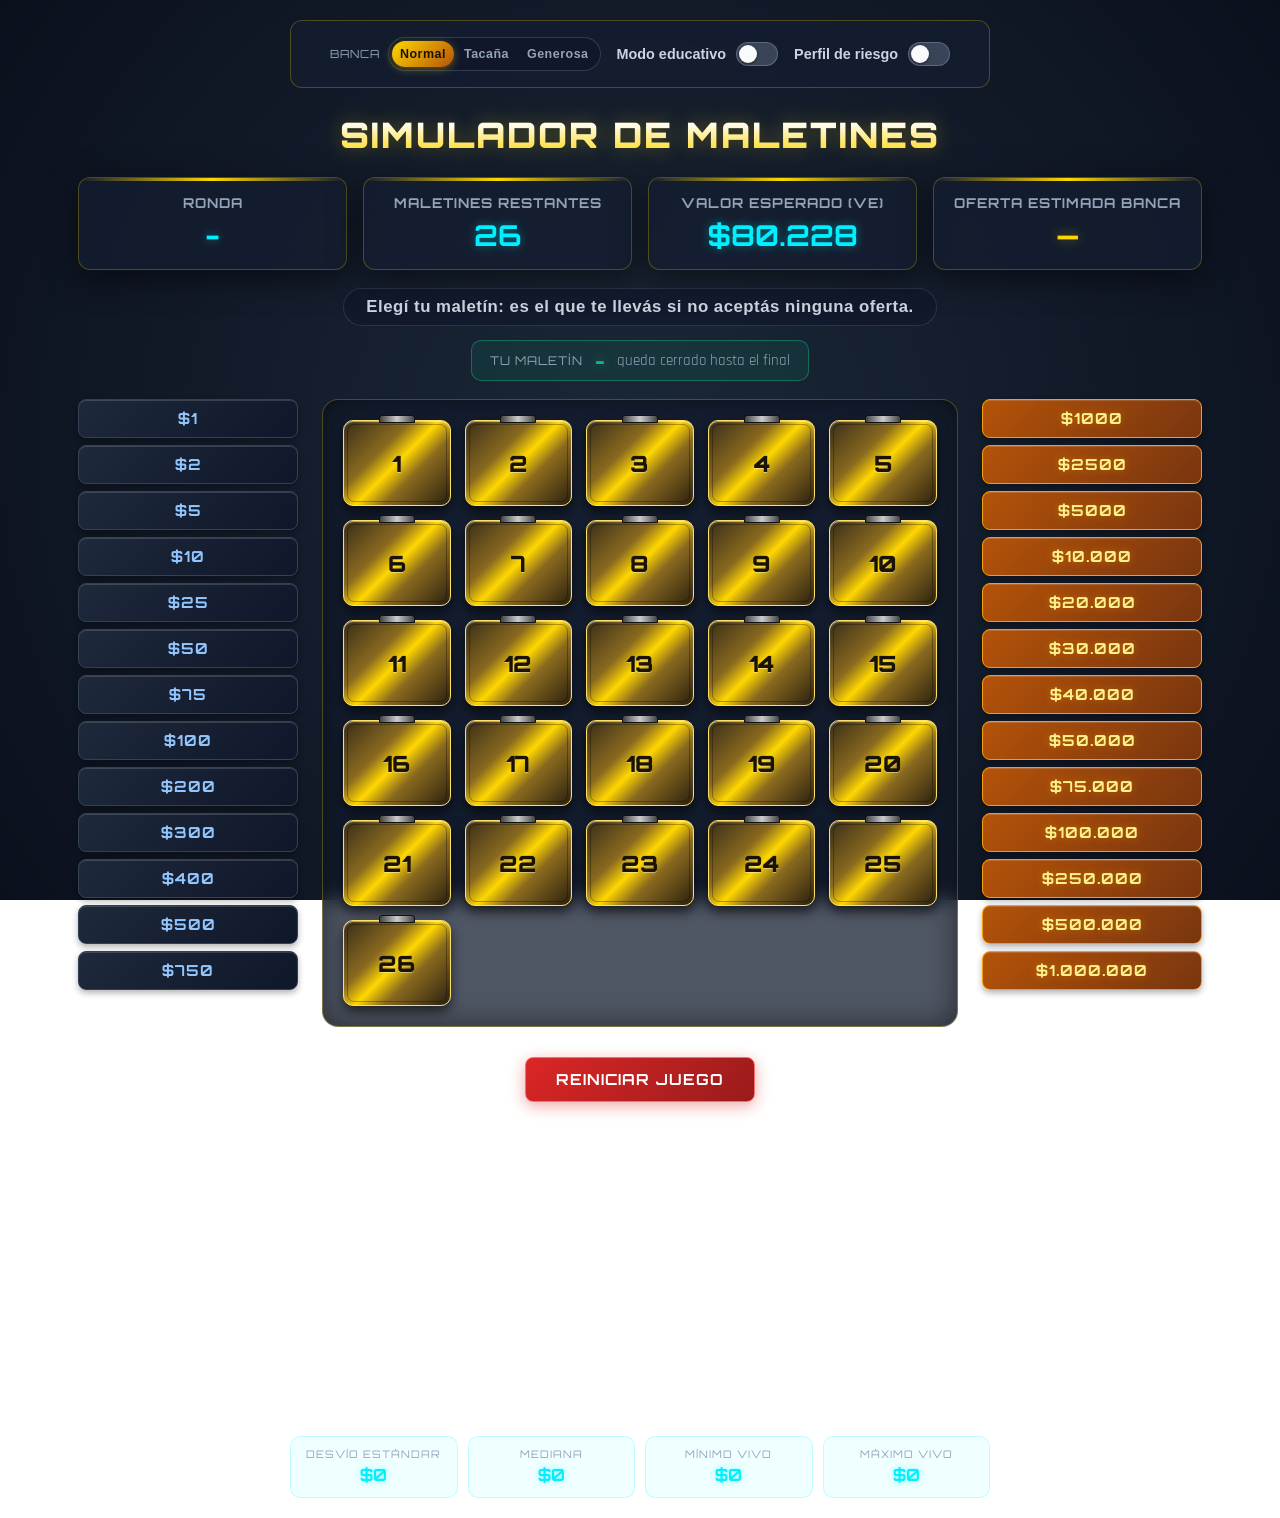
==== commit a32318b8: "1234" ====
--- a/index.html
+++ b/index.html
@@ -11,73 +11,89 @@
 </head>
 <body>
 
-  <h1>Simulador de Maletines</h1>
+  <div class="page-layout">
 
-  <div class="mode-panel" id="mode-panel">
-    <div class="mode-group">
-      <span class="mode-group-label">Banca</span>
-      <div class="segmented" id="bank-segmented">
-        <button type="button" class="seg-btn active" data-value="normal">Normal</button>
-        <button type="button" class="seg-btn" data-value="tacana">Tacaña</button>
-        <button type="button" class="seg-btn" data-value="generosa">Generosa</button>
+    <aside class="side-rail side-left">
+      <div class="mode-panel" id="mode-panel">
+        <div class="mode-group">
+          <span class="mode-group-label">Banca</span>
+          <div class="segmented" id="bank-segmented">
+            <button type="button" class="seg-btn active" data-value="normal">Normal</button>
+            <button type="button" class="seg-btn" data-value="tacana">Tacaña</button>
+            <button type="button" class="seg-btn" data-value="generosa">Generosa</button>
+          </div>
+        </div>
+
+        <label class="switch-row">
+          <span class="switch-label">Modo educativo</span>
+          <span class="switch">
+            <input type="checkbox" id="toggle-educativo">
+            <span class="slider"></span>
+          </span>
+        </label>
+
+        <label class="switch-row">
+          <span class="switch-label">Perfil de riesgo</span>
+          <span class="switch">
+            <input type="checkbox" id="toggle-perfil">
+            <span class="slider"></span>
+          </span>
+        </label>
       </div>
+    </aside>
+
+    <div class="center-col">
+
+      <h1>Simulador de Maletines</h1>
+
+      <div class="dashboard">
+        <div class="metric-card">
+          <h3>Ronda</h3>
+          <div class="value" id="round-label">-</div>
+        </div>
+        <div class="metric-card">
+          <h3>Maletines Restantes</h3>
+          <div class="value" id="remaining-count">0</div>
+        </div>
+        <div class="metric-card">
+          <h3>Valor Esperado (VE)</h3>
+          <div class="value" id="ve-val">$0</div>
+        </div>
+        <div class="metric-card">
+          <h3>Oferta Estimada Banca</h3>
+          <div class="value offer" id="bank-offer">$0</div>
+        </div>
+      </div>
+
+      <div class="status-bar" id="status-bar">Elegí tu maletín</div>
+
+      <div class="player-case-bar" id="player-case-bar" hidden>
+        <span class="label">Tu maletín</span>
+        <span class="num" id="player-case-num">-</span>
+        <span class="hint" id="player-case-hint">queda cerrado hasta el final</span>
+      </div>
+
+      <div class="main-container">
+        <div class="values-column" id="low-values-list"></div>
+        <div class="cases-grid" id="cases-grid"></div>
+        <div class="values-column" id="high-values-list"></div>
+      </div>
+
+      <div class="controls">
+        <button class="reset-btn" id="reset-btn">Reiniciar Juego</button>
+      </div>
+
     </div>
 
-    <label class="switch-row">
-      <span class="switch-label">Modo educativo</span>
-      <span class="switch">
-        <input type="checkbox" id="toggle-educativo">
-        <span class="slider"></span>
-      </span>
-    </label>
+    <aside class="side-rail side-right">
+      <div class="edu-row" id="edu-row" hidden>
+        <div class="edu-metric"><span>Desvío estándar</span><strong id="edu-std">$0</strong></div>
+        <div class="edu-metric"><span>Mediana</span><strong id="edu-median">$0</strong></div>
+        <div class="edu-metric"><span>Mínimo vivo</span><strong id="edu-min">$0</strong></div>
+        <div class="edu-metric"><span>Máximo vivo</span><strong id="edu-max">$0</strong></div>
+      </div>
+    </aside>
 
-    <label class="switch-row">
-      <span class="switch-label">Perfil de riesgo</span>
-      <span class="switch">
-        <input type="checkbox" id="toggle-perfil">
-        <span class="slider"></span>
-      </span>
-    </label>
-  </div>
-
-  <div class="dashboard">
-    <div class="metric-card">
-      <h3>Ronda</h3>
-      <div class="value" id="round-label">-</div>
-    </div>
-    <div class="metric-card">
-      <h3>Maletines Restantes</h3>
-      <div class="value" id="remaining-count">0</div>
-    </div>
-    <div class="metric-card">
-      <h3>Valor Esperado (VE)</h3>
-      <div class="value" id="ve-val">$0</div>
-    </div>
-    <div class="metric-card">
-      <h3>Oferta Estimada Banca</h3>
-      <div class="value offer" id="bank-offer">$0</div>
-    </div>
-  </div>
-
-  <div class="edu-row" id="edu-row" hidden>
-    <div class="edu-metric"><span>Desvío estándar</span><strong id="edu-std">$0</strong></div>
-    <div class="edu-metric"><span>Mediana</span><strong id="edu-median">$0</strong></div>
-    <div class="edu-metric"><span>Mínimo vivo</span><strong id="edu-min">$0</strong></div>
-    <div class="edu-metric"><span>Máximo vivo</span><strong id="edu-max">$0</strong></div>
-  </div>
-
-  <div class="status-bar" id="status-bar">Elegí tu maletín</div>
-
-  <div class="player-case-bar" id="player-case-bar" hidden>
-    <span class="label">Tu maletín</span>
-    <span class="num" id="player-case-num">-</span>
-    <span class="hint" id="player-case-hint">queda cerrado hasta el final</span>
-  </div>
-
-  <div class="main-container">
-    <div class="values-column" id="low-values-list"></div>
-    <div class="cases-grid" id="cases-grid"></div>
-    <div class="values-column" id="high-values-list"></div>
   </div>
 
   <!-- Panel de oferta de la banca -->
@@ -122,10 +138,6 @@
     </div>
   </div>
 
-  <div class="controls">
-    <button class="reset-btn" id="reset-btn">Reiniciar Juego</button>
-  </div>
-
   <script src="script.js"></script>
 </body>
 </html>
--- a/styles.css
+++ b/styles.css
@@ -23,10 +23,28 @@
   color: var(--text-main);
   min-height: 100vh;
   padding: 20px;
+  background-attachment: fixed;
+}
+
+.page-layout {
+  display: flex;
+  justify-content: center;
+  align-items: flex-start;
+  gap: 24px;
+  width: 100%;
+}
+
+.side-rail {
+  flex: 0 0 230px;
+  width: 230px;
+}
+
+.center-col {
   display: flex;
   flex-direction: column;
   align-items: center;
-  background-attachment: fixed;
+  flex: 0 1 1300px;
+  min-width: 0;
 }
 
 h1 {
@@ -49,17 +67,17 @@
 
 .mode-panel {
   display: flex;
-  align-items: center;
-  justify-content: center;
-  flex-wrap: wrap;
-  gap: 22px;
+  flex-direction: column;
+  align-items: stretch;
+  gap: 16px;
   background: var(--card-bg);
   border: 1px solid var(--card-border);
   border-radius: 12px;
-  padding: 12px 22px;
-  margin-bottom: 18px;
+  padding: 16px 18px;
   backdrop-filter: blur(10px);
   transition: opacity 0.25s ease;
+  position: sticky;
+  top: 20px;
 }
 
 .mode-panel.locked {
@@ -68,13 +86,14 @@
 
 .mode-group {
   display: flex;
-  align-items: center;
-  gap: 10px;
+  flex-direction: column;
+  align-items: stretch;
+  gap: 8px;
 }
 
 .mode-group-label {
   font-family: 'Orbitron', sans-serif;
-  font-size: 0.75rem;
+  font-size: 0.7rem;
   letter-spacing: 1px;
   text-transform: uppercase;
   color: #94a3b8;
@@ -82,6 +101,7 @@
 
 .segmented {
   display: flex;
+  flex-wrap: wrap;
   background: rgba(15, 23, 42, 0.6);
   border: 1px solid rgba(148, 163, 184, 0.25);
   border-radius: 999px;
@@ -90,11 +110,12 @@
 }
 
 .seg-btn {
+  flex: 1 1 auto;
   font-family: 'Rajdhani', sans-serif;
   font-weight: 700;
-  font-size: 0.85rem;
+  font-size: 0.78rem;
   letter-spacing: 0.5px;
-  padding: 6px 14px;
+  padding: 6px 8px;
   border-radius: 999px;
   border: none;
   background: transparent;
@@ -120,6 +141,7 @@
 .switch-row {
   display: flex;
   align-items: center;
+  justify-content: space-between;
   gap: 10px;
   cursor: pointer;
   user-select: none;
@@ -180,19 +202,18 @@
 /* --------------------------- Fila modo educativo -------------------------- */
 
 .edu-row {
-  display: grid;
-  grid-template-columns: repeat(4, 1fr);
-  gap: 12px;
-  width: 100%;
-  max-width: 1300px;
-  margin-bottom: 14px;
+  display: flex;
+  flex-direction: column;
+  gap: 10px;
+  position: sticky;
+  top: 20px;
 }
 
 .edu-metric {
   background: rgba(0, 240, 255, 0.06);
   border: 1px solid rgba(0, 240, 255, 0.2);
   border-radius: 10px;
-  padding: 8px 14px;
+  padding: 10px 14px;
   text-align: center;
 }
 
@@ -728,6 +749,40 @@
   }
 }
 
+@media (max-width: 1300px) {
+  .page-layout {
+    flex-direction: column;
+    align-items: center;
+  }
+  .side-rail {
+    width: 100%;
+    max-width: 700px;
+    flex: none;
+  }
+  .mode-panel,
+  .edu-row {
+    position: static;
+  }
+  .mode-panel {
+    flex-direction: row;
+    flex-wrap: wrap;
+    justify-content: center;
+    align-items: center;
+  }
+  .mode-group {
+    flex-direction: row;
+    align-items: center;
+  }
+  .edu-row {
+    flex-direction: row;
+    flex-wrap: wrap;
+    justify-content: center;
+  }
+  .edu-row .edu-metric {
+    flex: 1 1 130px;
+  }
+}
+
 @media (max-width: 900px) {
   .main-container {
     grid-template-columns: 1fr;
@@ -739,15 +794,4 @@
     display: grid;
     grid-template-columns: repeat(auto-fill, minmax(110px, 1fr));
   }
-  .mode-panel {
-    flex-direction: column;
-    align-items: stretch;
-    gap: 14px;
-  }
-  .mode-group {
-    justify-content: space-between;
-  }
-  .edu-row {
-    grid-template-columns: repeat(2, 1fr);
-  }
-}
+}
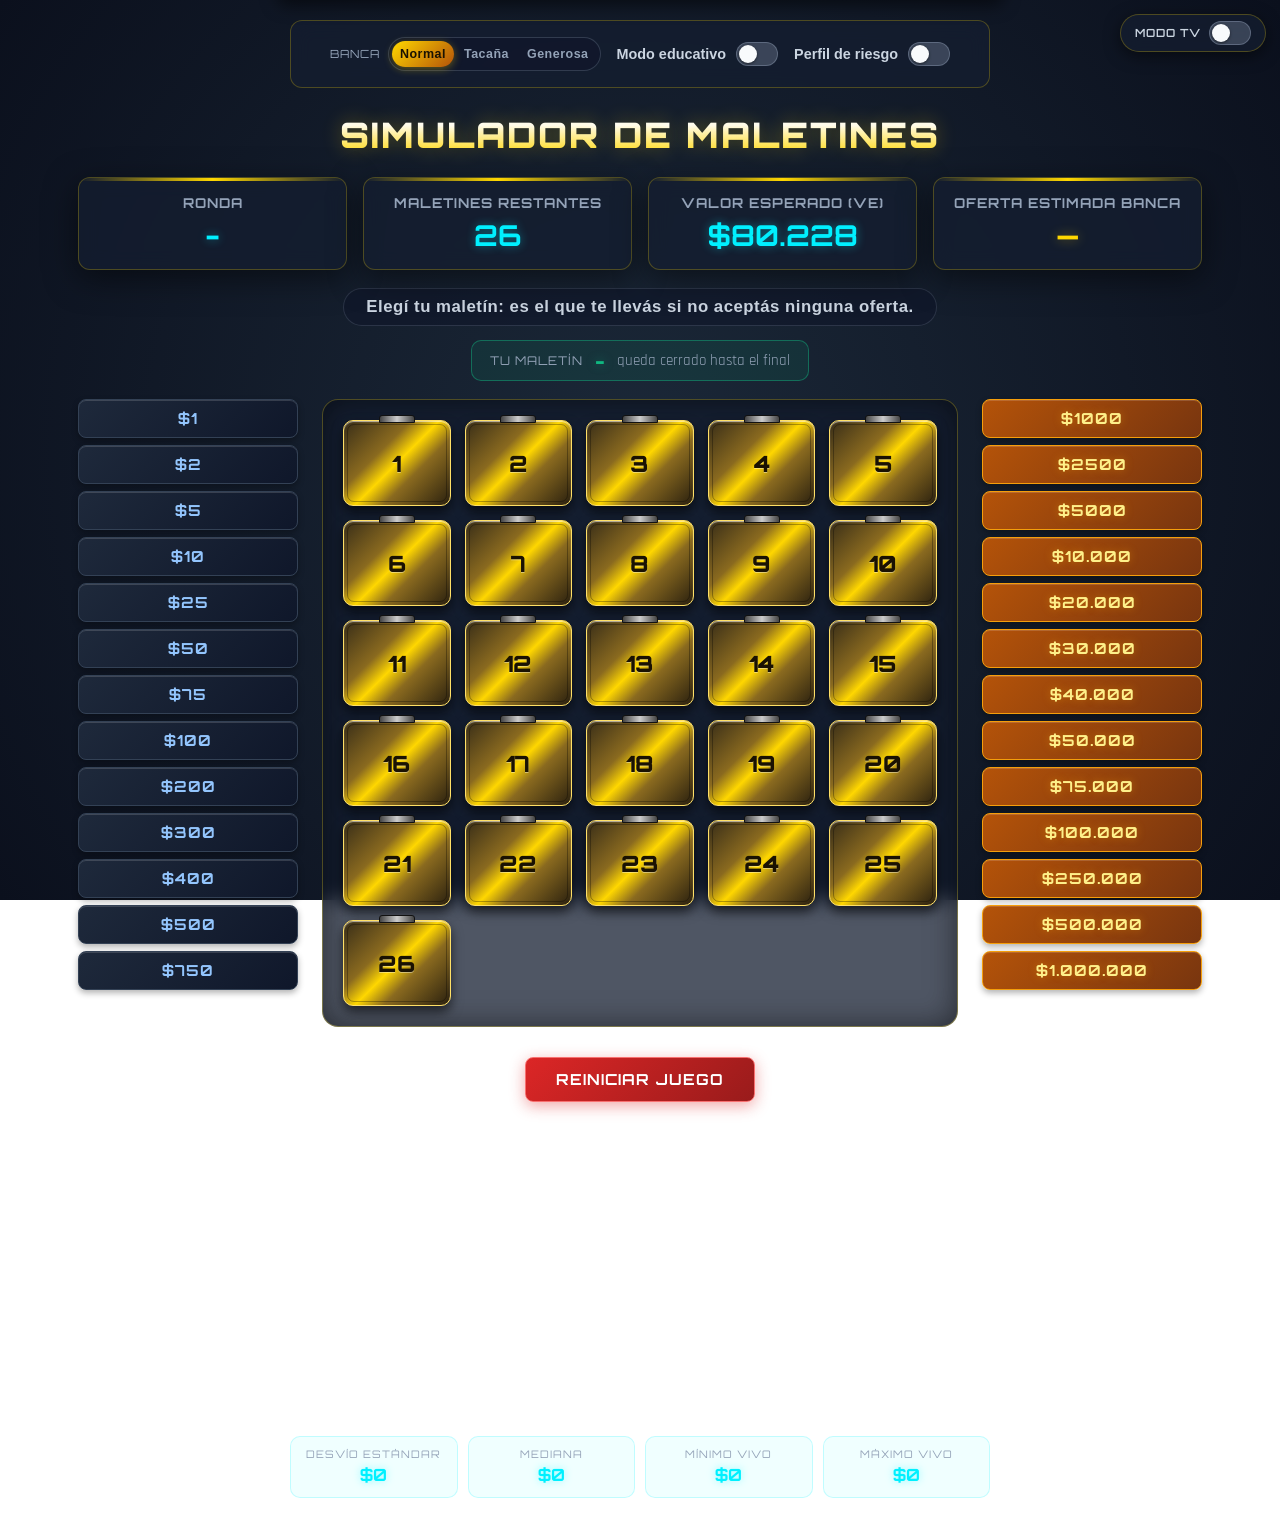
==== commit 98db35ad: "98741" ====
--- a/index.html
+++ b/index.html
@@ -10,6 +10,23 @@
   <link rel="stylesheet" href="styles.css">
 </head>
 <body>
+
+  <div class="tv-ticker" id="tv-ticker">
+    <span class="tv-dot"></span>
+    <span class="tv-ticker-label">EN VIVO</span>
+    <span class="tv-sep">·</span>
+    <span id="tv-ticker-text">Elegí tu maletín</span>
+  </div>
+
+  <div class="tv-toggle-fab">
+    <label class="switch-row">
+      <span class="switch-label">Modo TV</span>
+      <span class="switch">
+        <input type="checkbox" id="toggle-tv">
+        <span class="slider"></span>
+      </span>
+    </label>
+  </div>
 
   <div class="page-layout">
 
@@ -100,6 +117,9 @@
   <div class="overlay" id="offer-overlay" hidden>
     <div class="panel">
       <h2>La banca te ofrece</h2>
+      <div class="thinking" id="offer-thinking" hidden>
+        La banca está pensando<span class="dots"><span>.</span><span>.</span><span>.</span></span>
+      </div>
       <div class="big-amount" id="offer-amount">$0</div>
       <p class="panel-sub" id="offer-sub"></p>
       <div class="panel-actions">
--- a/styles.css
+++ b/styles.css
@@ -783,6 +783,191 @@
   }
 }
 
+/* ============================================================================
+   MODO TV — puramente estético. Todo vive atrás de body.theme-tv, así que el
+   modo clásico (por defecto) queda pixel a pixel como estaba antes de esto.
+   ============================================================================ */
+
+.tv-ticker,
+.tv-toggle-fab {
+  position: fixed;
+  z-index: 60;
+}
+
+.tv-toggle-fab {
+  top: 14px;
+  right: 14px;
+  background: var(--card-bg);
+  border: 1px solid var(--card-border);
+  border-radius: 999px;
+  padding: 6px 14px;
+  backdrop-filter: blur(10px);
+  box-shadow: 0 4px 16px rgba(0, 0, 0, 0.5);
+}
+
+.tv-toggle-fab .switch-row {
+  gap: 8px;
+}
+
+.tv-toggle-fab .switch-label {
+  font-family: 'Orbitron', sans-serif;
+  font-size: 0.7rem;
+  letter-spacing: 1px;
+  text-transform: uppercase;
+}
+
+/* Ticker "EN VIVO": solo visible en modo TV */
+.tv-ticker {
+  top: 0;
+  left: 50%;
+  transform: translate(-50%, -100%);
+  display: flex;
+  align-items: center;
+  gap: 8px;
+  background: linear-gradient(90deg, #7f1d1d 0%, #991b1b 50%, #7f1d1d 100%);
+  border: 1px solid #f87171;
+  border-top: none;
+  border-radius: 0 0 10px 10px;
+  padding: 5px 18px;
+  font-family: 'Orbitron', sans-serif;
+  font-size: 0.7rem;
+  letter-spacing: 1.5px;
+  text-transform: uppercase;
+  color: #fff;
+  box-shadow: 0 6px 16px rgba(0, 0, 0, 0.5);
+  transition: transform 0.35s ease;
+  max-width: 90vw;
+  white-space: nowrap;
+  overflow: hidden;
+  text-overflow: ellipsis;
+}
+
+.tv-dot {
+  width: 8px;
+  height: 8px;
+  border-radius: 50%;
+  background: #fff;
+  flex-shrink: 0;
+  animation: tvDotBlink 1.2s ease-in-out infinite;
+}
+
+@keyframes tvDotBlink {
+  0%, 100% { opacity: 1; }
+  50%      { opacity: 0.2; }
+}
+
+.tv-sep {
+  opacity: 0.6;
+}
+
+body.theme-tv .tv-ticker {
+  transform: translate(-50%, 0);
+}
+
+body.theme-tv .page-layout {
+  margin-top: 26px;
+}
+
+/* Focos de escenario + viñeta, animados detrás de todo */
+body.theme-tv {
+  position: relative;
+  overflow-x: hidden;
+}
+
+body.theme-tv::before,
+body.theme-tv::after {
+  content: '';
+  position: fixed;
+  inset: -10%;
+  z-index: -1;
+  pointer-events: none;
+}
+
+body.theme-tv::before {
+  background:
+    radial-gradient(circle at 15% 20%, rgba(255, 215, 0, 0.12), transparent 32%),
+    radial-gradient(circle at 85% 15%, rgba(0, 240, 255, 0.1), transparent 32%),
+    radial-gradient(circle at 50% 90%, rgba(255, 215, 0, 0.08), transparent 35%);
+  animation: tvSpotlights 14s ease-in-out infinite alternate;
+}
+
+@keyframes tvSpotlights {
+  0%   { transform: translate(0, 0) scale(1); }
+  50%  { transform: translate(2%, 3%) scale(1.08); }
+  100% { transform: translate(-2%, -2%) scale(1); }
+}
+
+body.theme-tv::after {
+  background: radial-gradient(ellipse at 50% -10%, transparent 40%, rgba(3, 7, 18, 0.85) 85%);
+}
+
+/* Botones de decisión con brillo pulsante */
+body.theme-tv .btn-deal,
+body.theme-tv .btn-nodeal {
+  animation: tvBtnPulse 1.6s ease-in-out infinite;
+}
+
+@keyframes tvBtnPulse {
+  0%, 100% { box-shadow: 0 4px 15px rgba(255, 215, 0, 0.15); }
+  50%      { box-shadow: 0 4px 26px rgba(255, 215, 0, 0.55); }
+}
+
+/* Suspenso "la banca está pensando" */
+.thinking {
+  font-family: 'Orbitron', sans-serif;
+  font-size: 1rem;
+  color: var(--gold);
+  letter-spacing: 1px;
+  margin-bottom: 14px;
+}
+
+.thinking .dots span {
+  animation: thinkingDot 1.2s infinite;
+  opacity: 0;
+}
+
+.thinking .dots span:nth-child(2) { animation-delay: 0.2s; }
+.thinking .dots span:nth-child(3) { animation-delay: 0.4s; }
+
+@keyframes thinkingDot {
+  0%, 20%  { opacity: 0; }
+  40%      { opacity: 1; }
+  100%     { opacity: 0; }
+}
+
+/* Destello al abrir un maletín (solo modo TV) */
+@keyframes tvCaseFlash {
+  0%   { box-shadow: 0 6px 12px rgba(0, 0, 0, 0.6), 0 0 0 rgba(255, 215, 0, 0); }
+  35%  { box-shadow: 0 6px 12px rgba(0, 0, 0, 0.6), 0 0 40px 8px rgba(255, 215, 0, 0.8); }
+  100% { box-shadow: inset 0 3px 10px rgba(0, 0, 0, 0.8), 0 0 0 rgba(255, 215, 0, 0); }
+}
+
+.case.just-opened-tv {
+  animation: tvCaseFlash 0.7s ease-out;
+}
+
+/* Pulso de pantalla para premios altos ($100.000+) */
+@keyframes tvBigHit {
+  0%, 100% { box-shadow: inset 0 0 30px rgba(0, 0, 0, 0.5); }
+  40%      { box-shadow: inset 0 0 30px rgba(0, 0, 0, 0.5), 0 0 60px 10px rgba(255, 215, 0, 0.5); }
+}
+
+.cases-grid.big-hit-tv {
+  animation: tvBigHit 0.7s ease-out;
+}
+
+@media (max-width: 900px) {
+  .tv-toggle-fab {
+    top: 8px;
+    right: 8px;
+    padding: 5px 10px;
+  }
+  .tv-ticker {
+    font-size: 0.62rem;
+    padding: 4px 12px;
+  }
+}
+
 @media (max-width: 900px) {
   .main-container {
     grid-template-columns: 1fr;
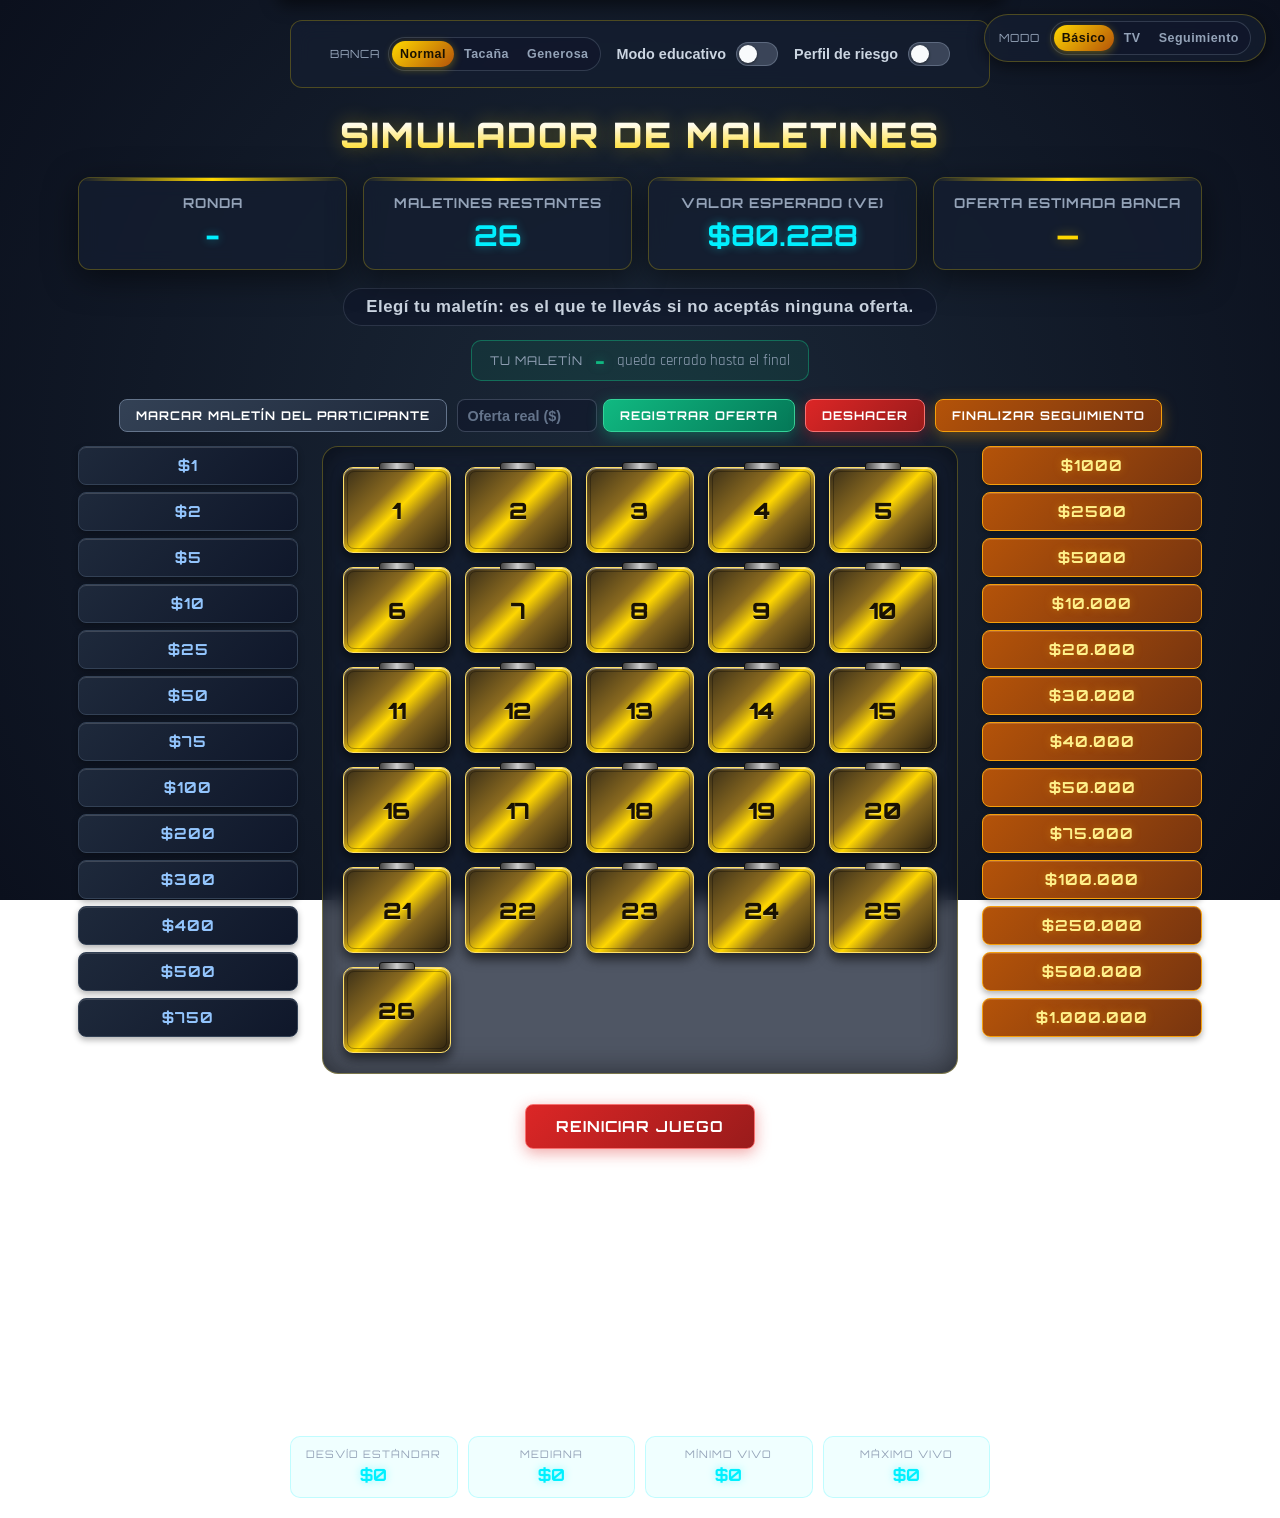
==== commit 1d123462: "456" ====
--- a/index.html
+++ b/index.html
@@ -19,13 +19,12 @@
   </div>
 
   <div class="tv-toggle-fab">
-    <label class="switch-row">
-      <span class="switch-label">Modo TV</span>
-      <span class="switch">
-        <input type="checkbox" id="toggle-tv">
-        <span class="slider"></span>
-      </span>
-    </label>
+    <span class="mode-group-label">Modo</span>
+    <div class="segmented" id="app-mode-segmented">
+      <button type="button" class="seg-btn active" data-value="basico">Básico</button>
+      <button type="button" class="seg-btn" data-value="tv">TV</button>
+      <button type="button" class="seg-btn" data-value="seguimiento">Seguimiento</button>
+    </div>
   </div>
 
   <div class="page-layout">
@@ -65,7 +64,7 @@
 
       <div class="dashboard">
         <div class="metric-card">
-          <h3>Ronda</h3>
+          <h3 id="round-card-label">Ronda</h3>
           <div class="value" id="round-label">-</div>
         </div>
         <div class="metric-card">
@@ -90,10 +89,25 @@
         <span class="hint" id="player-case-hint">queda cerrado hasta el final</span>
       </div>
 
+      <div class="seg-toolbar" id="seg-toolbar" hidden>
+        <button type="button" class="btn btn-sm btn-keep" id="seg-mark-player-btn">Marcar maletín del participante</button>
+        <div class="seg-offer-input">
+          <input type="number" inputmode="numeric" id="seg-real-offer-input" placeholder="Oferta real ($)">
+          <button type="button" class="btn btn-sm btn-deal" id="seg-register-offer-btn">Registrar oferta</button>
+        </div>
+        <button type="button" class="btn btn-sm btn-nodeal" id="seg-undo-btn">Deshacer</button>
+        <button type="button" class="btn btn-sm btn-swap" id="seg-finish-btn">Finalizar seguimiento</button>
+      </div>
+
       <div class="main-container">
         <div class="values-column" id="low-values-list"></div>
         <div class="cases-grid" id="cases-grid"></div>
         <div class="values-column" id="high-values-list"></div>
+      </div>
+
+      <div class="result-history seg-log" id="seg-log" hidden>
+        <h3>Registro del seguimiento</h3>
+        <div id="seg-log-body"></div>
       </div>
 
       <div class="controls">
--- a/styles.css
+++ b/styles.css
@@ -797,6 +797,9 @@
 .tv-toggle-fab {
   top: 14px;
   right: 14px;
+  display: flex;
+  align-items: center;
+  gap: 10px;
   background: var(--card-bg);
   border: 1px solid var(--card-border);
   border-radius: 999px;
@@ -805,6 +808,10 @@
   box-shadow: 0 4px 16px rgba(0, 0, 0, 0.5);
 }
 
+.tv-toggle-fab .mode-group-label {
+  white-space: nowrap;
+}
+
 .tv-toggle-fab .switch-row {
   gap: 8px;
 }
@@ -814,6 +821,91 @@
   font-size: 0.7rem;
   letter-spacing: 1px;
   text-transform: uppercase;
+}
+
+/* --------------------------- Toolbar de seguimiento ------------------------ */
+
+.seg-toolbar {
+  display: flex;
+  flex-wrap: wrap;
+  align-items: center;
+  justify-content: center;
+  gap: 10px;
+  width: 100%;
+  max-width: 1300px;
+  margin-bottom: 14px;
+}
+
+.btn-sm {
+  padding: 8px 16px;
+  font-size: 0.75rem;
+}
+
+.btn-sm.active {
+  outline: 2px solid var(--cyan);
+  outline-offset: 2px;
+}
+
+.seg-offer-input {
+  display: flex;
+  gap: 6px;
+}
+
+.seg-offer-input input {
+  width: 140px;
+  font-family: 'Rajdhani', sans-serif;
+  font-weight: 600;
+  font-size: 0.9rem;
+  background: rgba(15, 23, 42, 0.6);
+  border: 1px solid rgba(148, 163, 184, 0.3);
+  border-radius: 8px;
+  padding: 0 10px;
+  color: var(--text-main);
+}
+
+.seg-offer-input input::placeholder {
+  color: #64748b;
+}
+
+.seg-log {
+  width: 100%;
+  max-width: 1300px;
+  max-height: none;
+  margin: 0 0 16px;
+  background: var(--card-bg);
+  border: 1px solid var(--card-border);
+  border-radius: 12px;
+  padding: 14px 18px;
+}
+
+.seg-log h3 {
+  font-family: 'Orbitron', sans-serif;
+  font-size: 0.75rem;
+  letter-spacing: 1px;
+  text-transform: uppercase;
+  color: #64748b;
+  margin-bottom: 8px;
+}
+
+/* Maletín "armado" esperando que le toques el valor */
+.case.armed-seg {
+  animation: armedPulse 1.2s ease-in-out infinite;
+}
+
+@keyframes armedPulse {
+  0%, 100% { box-shadow: 0 6px 12px rgba(0,0,0,0.6), 0 0 0 2px var(--cyan); }
+  50%      { box-shadow: 0 6px 12px rgba(0,0,0,0.6), 0 0 22px 4px var(--cyan-glow); }
+}
+
+/* Badges de valor clickeables en modo seguimiento (esperando asignación) */
+.value-badge.pickable {
+  cursor: pointer;
+  animation: pickablePulse 1.2s ease-in-out infinite;
+}
+
+@keyframes pickablePulse {
+  0%, 100% { outline: 2px solid transparent; }
+  50%      { outline: 2px solid var(--cyan); outline-offset: 2px; }
 }
 
 /* Ticker "EN VIVO": solo visible en modo TV */
@@ -961,6 +1053,9 @@
     top: 8px;
     right: 8px;
     padding: 5px 10px;
+    flex-wrap: wrap;
+    max-width: 200px;
+    justify-content: center;
   }
   .tv-ticker {
     font-size: 0.62rem;
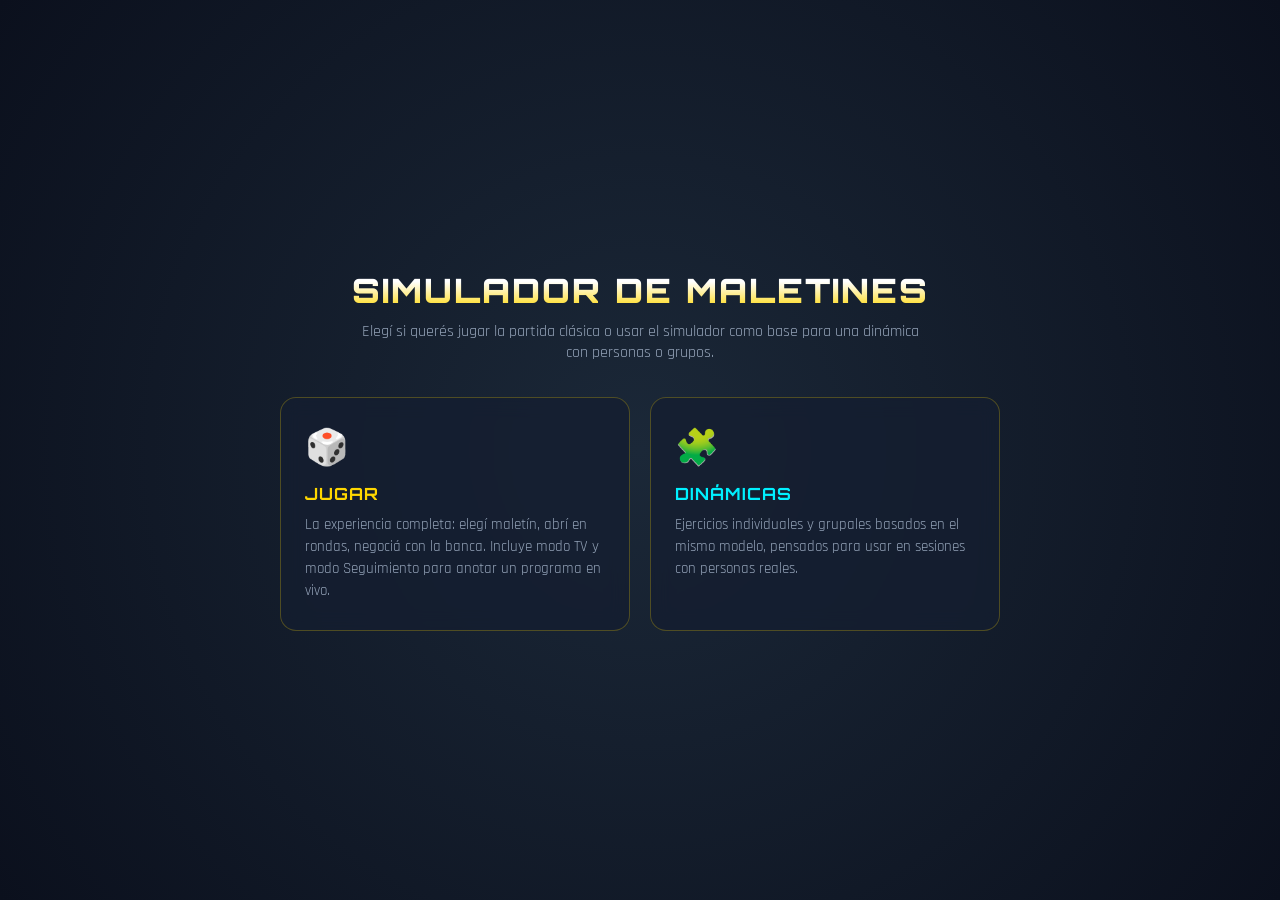
==== commit ca95b3b7: "444444" ====
--- a/index.html
+++ b/index.html
@@ -3,175 +3,113 @@
 <head>
   <meta charset="UTF-8">
   <meta name="viewport" content="width=device-width, initial-scale=1.0">
-  <title>Simulador de Maletines - Valor Esperado</title>
+  <title>Simulador de Maletines</title>
   <link rel="preconnect" href="https://fonts.googleapis.com">
   <link rel="preconnect" href="https://fonts.gstatic.com" crossorigin>
   <link href="https://fonts.googleapis.com/css2?family=Orbitron:wght@500;700;900&family=Rajdhani:wght@500;600;700&display=swap" rel="stylesheet">
-  <link rel="stylesheet" href="styles.css">
+  <style>
+    :root {
+      --bg-gradient: radial-gradient(circle at center, #1b2838 0%, #0b101d 100%);
+      --card-bg: rgba(20, 30, 48, 0.75);
+      --card-border: rgba(255, 215, 0, 0.25);
+      --gold: #ffd700;
+      --cyan: #00f0ff;
+    }
+    * { box-sizing: border-box; margin: 0; padding: 0; }
+    body {
+      font-family: 'Rajdhani', sans-serif;
+      background: var(--bg-gradient);
+      color: #f8fafc;
+      min-height: 100vh;
+      display: flex;
+      flex-direction: column;
+      align-items: center;
+      justify-content: center;
+      padding: 24px;
+      background-attachment: fixed;
+    }
+    h1 {
+      font-family: 'Orbitron', sans-serif;
+      font-size: 2.1rem;
+      font-weight: 900;
+      text-transform: uppercase;
+      letter-spacing: 2px;
+      background: linear-gradient(180deg, #ffffff 30%, #ffd700 100%);
+      -webkit-background-clip: text;
+      background-clip: text;
+      -webkit-text-fill-color: transparent;
+      color: transparent;
+      margin-bottom: 10px;
+      text-align: center;
+    }
+    p.subtitle {
+      color: #94a3b8;
+      max-width: 560px;
+      text-align: center;
+      margin-bottom: 34px;
+      font-size: 1rem;
+    }
+    .menu-grid {
+      display: grid;
+      grid-template-columns: repeat(auto-fit, minmax(260px, 1fr));
+      gap: 20px;
+      width: 100%;
+      max-width: 720px;
+    }
+    .menu-card {
+      background: var(--card-bg);
+      border: 1px solid var(--card-border);
+      border-radius: 16px;
+      padding: 28px 24px;
+      text-decoration: none;
+      color: #f8fafc;
+      backdrop-filter: blur(10px);
+      transition: transform 0.2s ease, box-shadow 0.2s ease;
+      display: block;
+    }
+    .menu-card:hover {
+      transform: translateY(-5px);
+      box-shadow: 0 14px 34px rgba(255, 215, 0, 0.15);
+    }
+    .menu-card .icon {
+      font-size: 2.2rem;
+      margin-bottom: 12px;
+      display: block;
+    }
+    .menu-card h2 {
+      font-family: 'Orbitron', sans-serif;
+      font-size: 1.05rem;
+      text-transform: uppercase;
+      letter-spacing: 1px;
+      margin-bottom: 10px;
+      color: var(--gold);
+    }
+    .menu-card p {
+      color: #94a3b8;
+      font-size: 0.92rem;
+      line-height: 1.5;
+    }
+    .menu-card.dynamics h2 { color: var(--cyan); }
+  </style>
 </head>
 <body>
 
-  <div class="tv-ticker" id="tv-ticker">
-    <span class="tv-dot"></span>
-    <span class="tv-ticker-label">EN VIVO</span>
-    <span class="tv-sep">·</span>
-    <span id="tv-ticker-text">Elegí tu maletín</span>
+  <h1>Simulador de Maletines</h1>
+  <p class="subtitle">Elegí si querés jugar la partida clásica o usar el simulador como base para una dinámica con personas o grupos.</p>
+
+  <div class="menu-grid">
+    <a class="menu-card" href="juego.html">
+      <span class="icon">🎲</span>
+      <h2>Jugar</h2>
+      <p>La experiencia completa: elegí maletín, abrí en rondas, negociá con la banca. Incluye modo TV y modo Seguimiento para anotar un programa en vivo.</p>
+    </a>
+
+    <a class="menu-card dynamics" href="dinamicas.html">
+      <span class="icon">🧩</span>
+      <h2>Dinámicas</h2>
+      <p>Ejercicios individuales y grupales basados en el mismo modelo, pensados para usar en sesiones con personas reales.</p>
+    </a>
   </div>
 
-  <div class="tv-toggle-fab">
-    <span class="mode-group-label">Modo</span>
-    <div class="segmented" id="app-mode-segmented">
-      <button type="button" class="seg-btn active" data-value="basico">Básico</button>
-      <button type="button" class="seg-btn" data-value="tv">TV</button>
-      <button type="button" class="seg-btn" data-value="seguimiento">Seguimiento</button>
-    </div>
-  </div>
-
-  <div class="page-layout">
-
-    <aside class="side-rail side-left">
-      <div class="mode-panel" id="mode-panel">
-        <div class="mode-group">
-          <span class="mode-group-label">Banca</span>
-          <div class="segmented" id="bank-segmented">
-            <button type="button" class="seg-btn active" data-value="normal">Normal</button>
-            <button type="button" class="seg-btn" data-value="tacana">Tacaña</button>
-            <button type="button" class="seg-btn" data-value="generosa">Generosa</button>
-          </div>
-        </div>
-
-        <label class="switch-row">
-          <span class="switch-label">Modo educativo</span>
-          <span class="switch">
-            <input type="checkbox" id="toggle-educativo">
-            <span class="slider"></span>
-          </span>
-        </label>
-
-        <label class="switch-row">
-          <span class="switch-label">Perfil de riesgo</span>
-          <span class="switch">
-            <input type="checkbox" id="toggle-perfil">
-            <span class="slider"></span>
-          </span>
-        </label>
-      </div>
-    </aside>
-
-    <div class="center-col">
-
-      <h1>Simulador de Maletines</h1>
-
-      <div class="dashboard">
-        <div class="metric-card">
-          <h3 id="round-card-label">Ronda</h3>
-          <div class="value" id="round-label">-</div>
-        </div>
-        <div class="metric-card">
-          <h3>Maletines Restantes</h3>
-          <div class="value" id="remaining-count">0</div>
-        </div>
-        <div class="metric-card">
-          <h3>Valor Esperado (VE)</h3>
-          <div class="value" id="ve-val">$0</div>
-        </div>
-        <div class="metric-card">
-          <h3>Oferta Estimada Banca</h3>
-          <div class="value offer" id="bank-offer">$0</div>
-        </div>
-      </div>
-
-      <div class="status-bar" id="status-bar">Elegí tu maletín</div>
-
-      <div class="player-case-bar" id="player-case-bar" hidden>
-        <span class="label">Tu maletín</span>
-        <span class="num" id="player-case-num">-</span>
-        <span class="hint" id="player-case-hint">queda cerrado hasta el final</span>
-      </div>
-
-      <div class="seg-toolbar" id="seg-toolbar" hidden>
-        <button type="button" class="btn btn-sm btn-keep" id="seg-mark-player-btn">Marcar maletín del participante</button>
-        <div class="seg-offer-input">
-          <input type="number" inputmode="numeric" id="seg-real-offer-input" placeholder="Oferta real ($)">
-          <button type="button" class="btn btn-sm btn-deal" id="seg-register-offer-btn">Registrar oferta</button>
-        </div>
-        <button type="button" class="btn btn-sm btn-nodeal" id="seg-undo-btn">Deshacer</button>
-        <button type="button" class="btn btn-sm btn-swap" id="seg-finish-btn">Finalizar seguimiento</button>
-      </div>
-
-      <div class="main-container">
-        <div class="values-column" id="low-values-list"></div>
-        <div class="cases-grid" id="cases-grid"></div>
-        <div class="values-column" id="high-values-list"></div>
-      </div>
-
-      <div class="result-history seg-log" id="seg-log" hidden>
-        <h3>Registro del seguimiento</h3>
-        <div id="seg-log-body"></div>
-      </div>
-
-      <div class="controls">
-        <button class="reset-btn" id="reset-btn">Reiniciar Juego</button>
-      </div>
-
-    </div>
-
-    <aside class="side-rail side-right">
-      <div class="edu-row" id="edu-row" hidden>
-        <div class="edu-metric"><span>Desvío estándar</span><strong id="edu-std">$0</strong></div>
-        <div class="edu-metric"><span>Mediana</span><strong id="edu-median">$0</strong></div>
-        <div class="edu-metric"><span>Mínimo vivo</span><strong id="edu-min">$0</strong></div>
-        <div class="edu-metric"><span>Máximo vivo</span><strong id="edu-max">$0</strong></div>
-      </div>
-    </aside>
-
-  </div>
-
-  <!-- Panel de oferta de la banca -->
-  <div class="overlay" id="offer-overlay" hidden>
-    <div class="panel">
-      <h2>La banca te ofrece</h2>
-      <div class="thinking" id="offer-thinking" hidden>
-        La banca está pensando<span class="dots"><span>.</span><span>.</span><span>.</span></span>
-      </div>
-      <div class="big-amount" id="offer-amount">$0</div>
-      <p class="panel-sub" id="offer-sub"></p>
-      <div class="panel-actions">
-        <button class="btn btn-deal" id="deal-btn">Trato</button>
-        <button class="btn btn-nodeal" id="nodeal-btn">No Trato</button>
-      </div>
-    </div>
-  </div>
-
-  <!-- Panel de cambio final -->
-  <div class="overlay" id="swap-overlay" hidden>
-    <div class="panel">
-      <h2>Última decisión</h2>
-      <p class="panel-sub" id="swap-sub"></p>
-      <div class="panel-actions">
-        <button class="btn btn-keep" id="keep-btn">Me quedo con el mío</button>
-        <button class="btn btn-swap" id="swap-btn">Cambiar maletín</button>
-      </div>
-    </div>
-  </div>
-
-  <!-- Resultado final -->
-  <div class="overlay" id="result-overlay" hidden>
-    <div class="panel wide">
-      <h2 id="result-title">Fin de la partida</h2>
-      <div class="big-amount" id="result-amount">$0</div>
-      <p class="panel-sub" id="result-sub"></p>
-      <div class="risk-profile" id="risk-profile" hidden>
-        <span class="risk-tag" id="risk-tag">-</span>
-        <p id="risk-detail"></p>
-      </div>
-      <div class="result-history" id="result-history"></div>
-      <div class="panel-actions">
-        <button class="btn btn-deal" id="play-again-btn">Jugar de nuevo</button>
-      </div>
-    </div>
-  </div>
-
-  <script src="script.js"></script>
 </body>
 </html>
